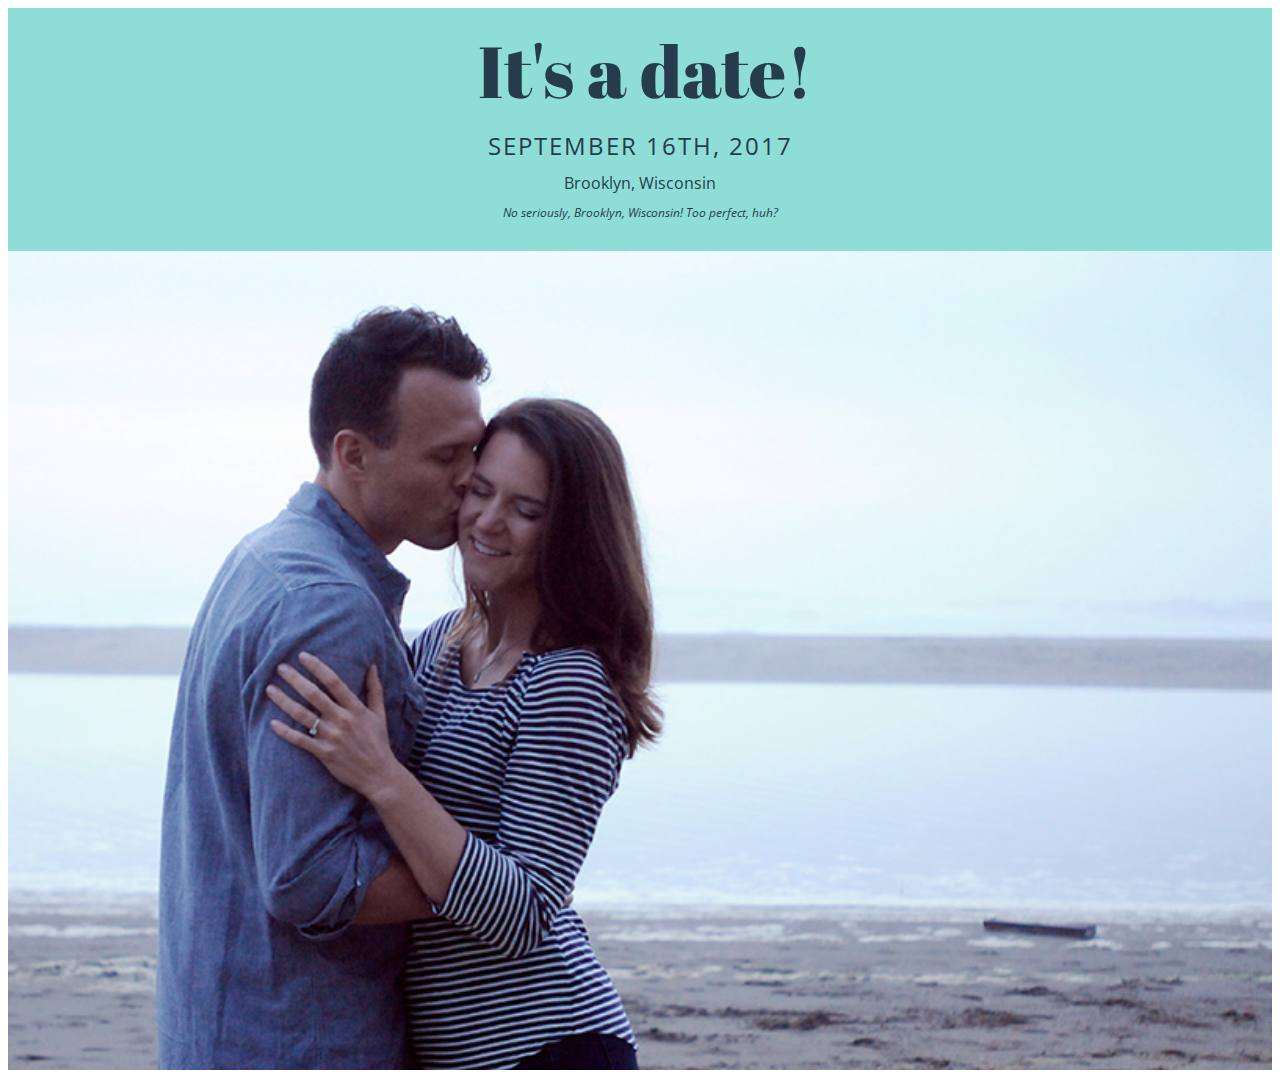
==== new.html @ 6d4b81ff "Lots here: updated the index styles a bunch. Also created /new as a place to start from scratch and " ====
<!DOCTYPE html>
<html>
<head>
    <link href="https://fonts.googleapis.com/css?family=Open+Sans" rel="stylesheet" type="text/css">
    <link href="https://fonts.googleapis.com/css?family=Abril+Fatface" rel="stylesheet" type="text/css">
    <title>Jen and Sam's NEW WED</title>
	<meta name="viewport" content="width=device-width, initial-scale=1">    
	<link href="NEWwedding.css" rel="stylesheet" type="text/css">
    <meta charset="utf-8">
</head>
<body>
	<header>
		<div class="title">It's a date!</div>
		<div class="header-date">September 16th, 2017</div>
		<div class="header-location">Brooklyn, Wisconsin</div>
		<div class="header-smirk">No seriously, Brooklyn, Wisconsin! Too perfect, huh?</div>
	</header>
	<img src="/img/V1_STD_web.png">

</body>
---- NEWwedding.css ----
body {
  font-family: 'Open Sans', Arial;
  font-size: 16px;
  color: #263C4C;
}

header {
    background: #8EDED7;
    background-size: cover;
    text-align: center;
}

.title {
	font-size: 68px;
	font-family: 'Abril Fatface', serif;
	color: #263C4C;
    display: block;
    font-size: 72px;
    padding: 14px 12px 10px 12px;
    margin: 2px 0px 0px 10px;
  }

.header-date {
	font-family: 'Open Sans', Arial;
	text-transform: uppercase;
	font-size: 24px;
	letter-spacing: 2px;
}

.header-location{
	font-family: 'Open Sans', Arial;
	padding-top: 10px;
	padding-bottom: 10px;
}

.header-smirk{
	font-family: 'Open Sans', Arial;
	font-style: italic;
	font-size: 12px;
	padding-bottom: 30px;
}

@media (max-width: 767px) {
    header {
        background: #4842C5;
    }
    header body {
    	color: #fff;
    }
    .title {
        font-size: 32px;
        color: #fff;
        padding: 30px 16px 10px 16px;
    }

    .header-date {
        font-size: 16px;
        color: #fff;
    }

    .header-location {
    	color: #fff;
        font-size: 12px;
        padding-top: 6px;
        padding-bottom: 6px;
    }

    .header-smirk {
    	color: #fff;
        font-size: 10px;
        padding-bottom: 20px;
    }
}

img {
    width: 100%;
    height: auto;
}
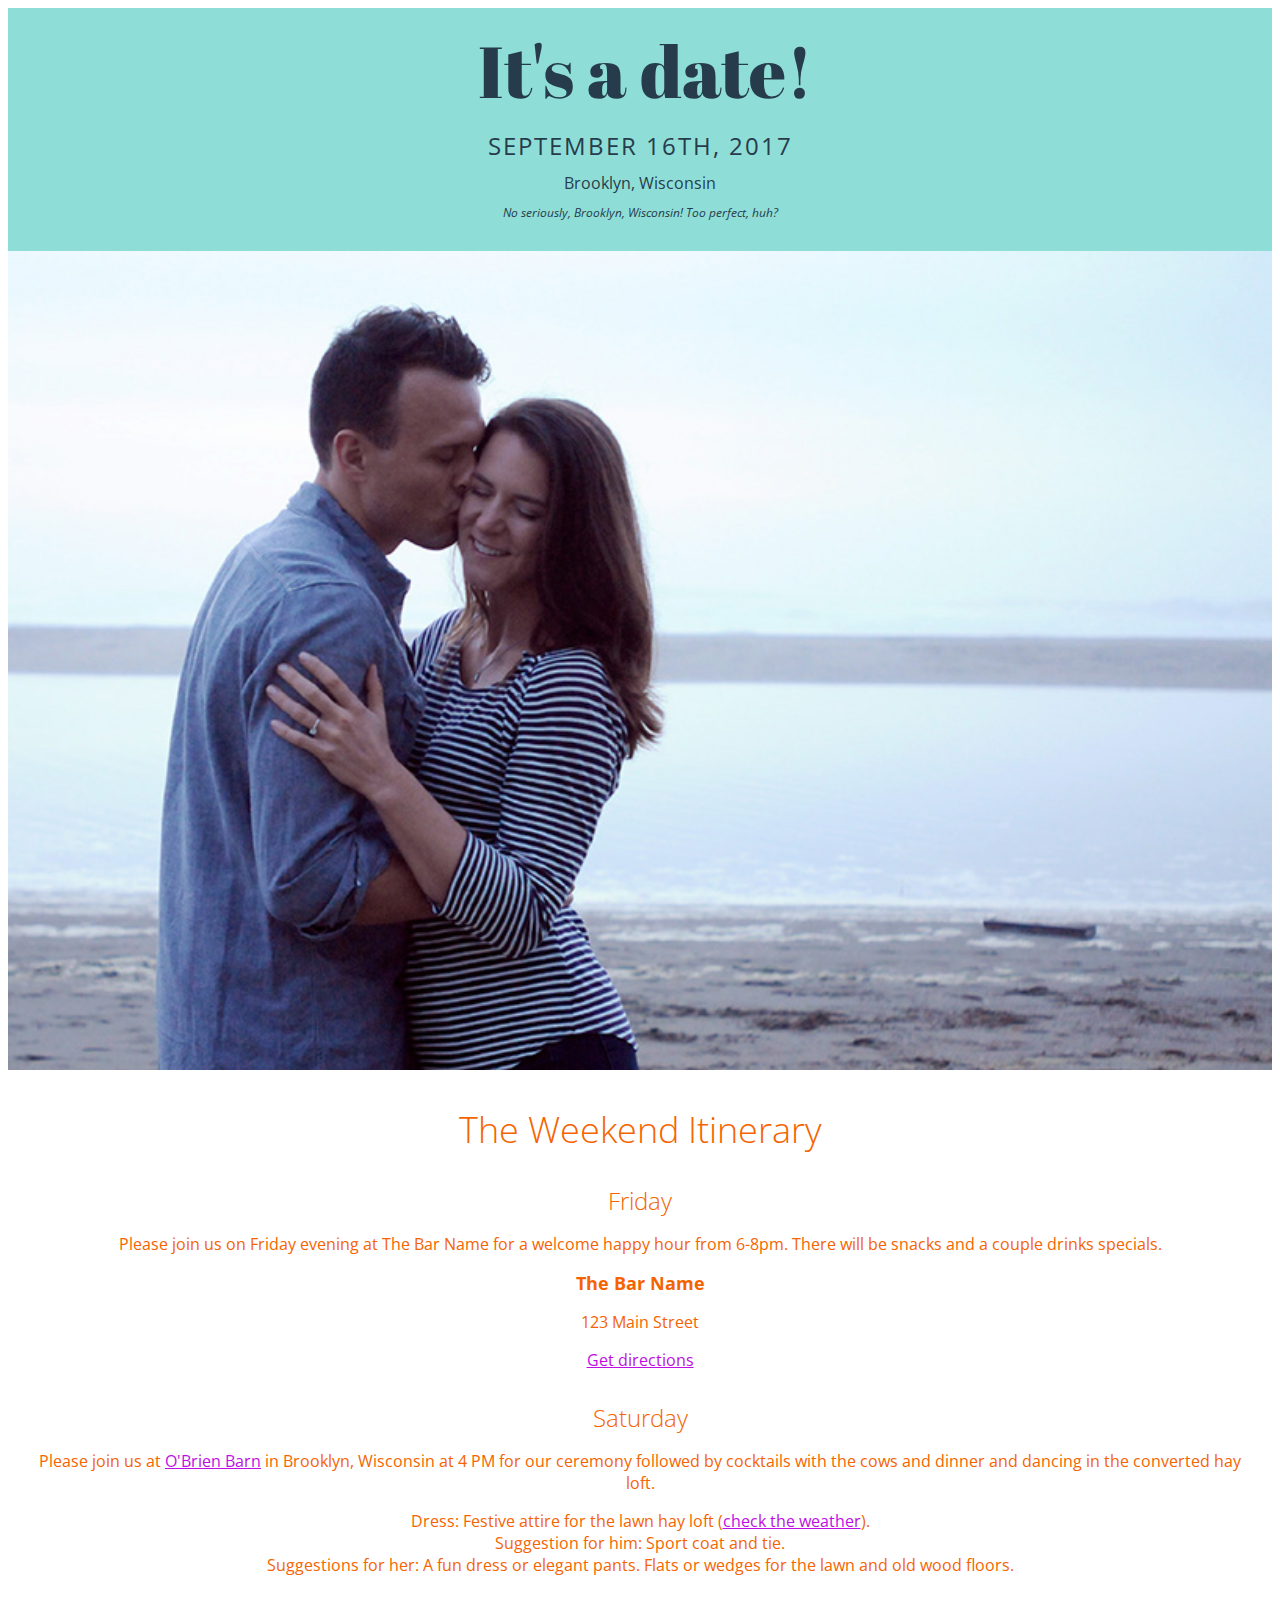
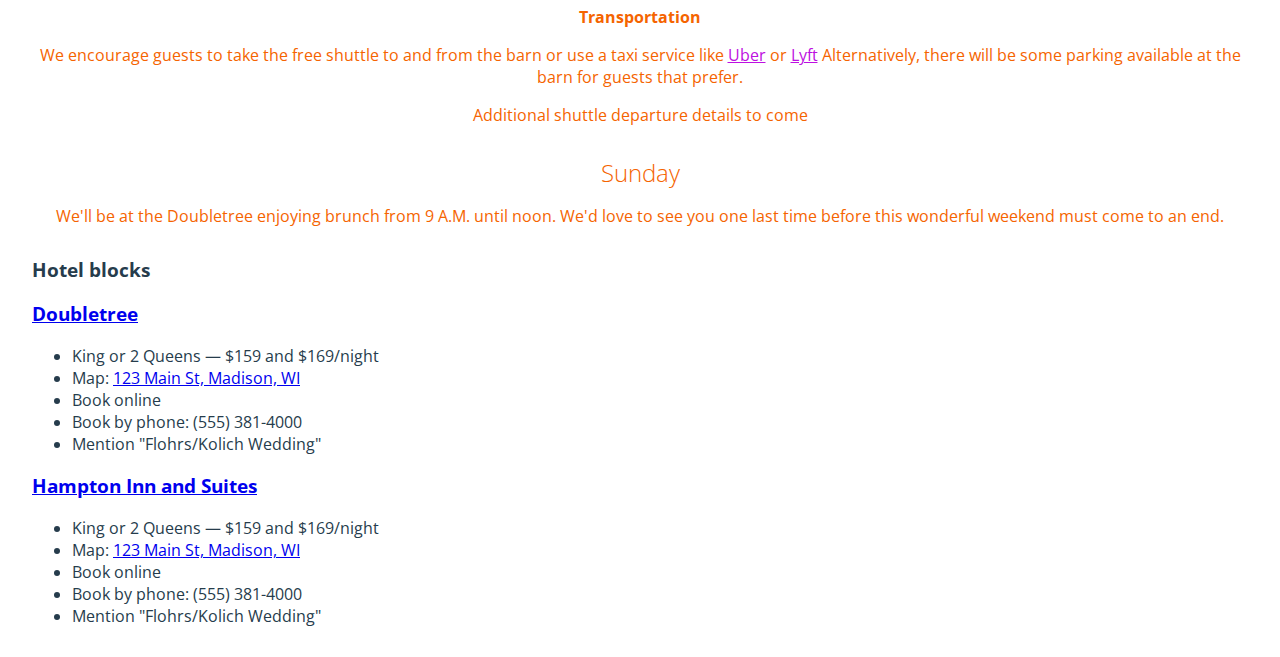
==== commit 1c8e1c79: "working on new version. wireframing in Details and Lodging" ====
--- a/new.html
+++ b/new.html
@@ -16,5 +16,64 @@
 		<div class="header-smirk">No seriously, Brooklyn, Wisconsin! Too perfect, huh?</div>
 	</header>
 	<img src="/img/V1_STD_web.png">
+	<section id="details">
+		<div class="row">
+			<h2>The Weekend Itinerary</h2>
+		</div>
+		<div class="row">
+			<h3>Friday</h3>
+			<p>Please join us on Friday evening at The Bar Name for a welcome happy hour from 6-8pm. There will be snacks and a couple drinks specials.</p>
+			<div class="bar-name">The Bar Name</div>
+			<p>123 Main Street</p>
+			<p><a href="#" target="new">Get directions</a></p>
+		</div>
+		<div class="row">
+			<h3>Saturday</h3>
+			<p>Please join us at <a html="www.google.com">O'Brien Barn</a> in Brooklyn, Wisconsin at 4 PM for our ceremony followed by cocktails with the cows and dinner and dancing in the converted hay loft.</p>
+			<ul>
+                <li><span class="details-bold">Dress:</span> Festive attire for the lawn hay loft (<a href="http://www.wunderground.com/cgi-bin/findweather/hdfForecast?query=14467">check the weather</a>).</li>
+                <li><span class="details-bold">Suggestion for him:</span> Sport coat and tie.</li>
+                <li><span class="details-bold">Suggestions for her:</span> A fun dress or elegant pants. Flats or wedges for the lawn and old wood floors.</li>
+             </ul>
+        </div>
+        <div class="row">
+        	<h4>Transportation</h4>
+			<p>We encourage guests to take the free shuttle to and from the barn or use a taxi service like <a html="www.google.com">Uber</a> or <a html="www.google.com">Lyft</a> Alternatively, there will be some parking available at the barn for guests that prefer.</p>
+			<p>Additional shuttle departure details to come</p>
+		</div>
+		<div class="row">
+			<h3>Sunday</h3>
+			<p>We'll be at the Doubletree enjoying brunch from 9 A.M. until noon. We'd love to see you one last time before this wonderful weekend must come to an end.</p>
+		</div>
+	</section>
+	<section id="hotel">
+		<div class="row">
+			<h3>Hotel blocks</h3>
+			<h3><a href="http://www.doubletree.com/">Doubletree</a></h3>
+                <ul>
+                    <li>King or 2 Queens — $159 and $169/night</li>
+                    <li>Map: <a href="www.google.com">123 Main St, Madison, WI</a></li>
+                    <li><a html="www.google.com">Book online</a></li>
+                    <li>Book by phone: (555) 381-4000</li>
+                    <li>Mention "Flohrs/Kolich Wedding"</li>
+                </ul>
+            <h3><a href="http://www.doubletree.com/">Hampton Inn and Suites</a></h3>
+                <ul>
+                    <li>King or 2 Queens — $159 and $169/night</li>
+                    <li>Map: <a href="www.google.com">123 Main St, Madison, WI</a></li>
+                    <li><a html="www.google.com">Book online</a></li>
+                    <li>Book by phone: (555) 381-4000</li>
+                    <li>Mention "Flohrs/Kolich Wedding"</li>
+                </ul>   
+			
+
+
+
+
+
+
+
+
+
 
 </body>--- a/NEWwedding.css
+++ b/NEWwedding.css
@@ -43,31 +43,31 @@
 
 @media (max-width: 767px) {
     header {
-        background: #4842C5;
+        background: #8EDED7;
     }
     header body {
-    	color: #fff;
+    	color: #263C4C;
     }
     .title {
         font-size: 32px;
-        color: #fff;
+        color: #263C4C;
         padding: 30px 16px 10px 16px;
     }
 
     .header-date {
         font-size: 16px;
-        color: #fff;
+        color: #263C4C;
     }
 
     .header-location {
-    	color: #fff;
+    	color: #263C4C;
         font-size: 12px;
         padding-top: 6px;
         padding-bottom: 6px;
     }
 
     .header-smirk {
-    	color: #fff;
+    	color: #263C4C;
         font-size: 10px;
         padding-bottom: 20px;
     }
@@ -78,3 +78,58 @@
     height: auto;
 }
 
+.row {
+    margin: 30px 24px;
+}
+
+/*Details Section */
+
+#details {
+    color: #F56400;
+    text-align: center;
+    margin-bottom: 18px;
+}
+
+#details h2 {
+    font-weight: 300;
+    font-size: 36px;
+    margin: 4px 0 8px 0;
+}
+
+#details h3 {
+    font-weight: 300;
+    font-size: 24px;
+    margin: 4px 0 8px 0;
+}
+
+#details h4 {
+    font-weight: bold;
+    font-size: 16px;
+    margin: 4px 0 8px 0;
+}
+
+#details a {
+    color: #BD0FE1;
+    text-decoration: underline;
+}
+
+.bar-name {
+    font-weight: bold;
+    font-size: 18px; 
+}
+
+.details-bold {
+    font-weight: 400;
+}
+
+#details ul {
+    list-style-type: none;
+    margin: 0 0 24px 0;
+    padding: 0;
+}
+
+/*Hotel Section*/
+#hotel 
+
+
+
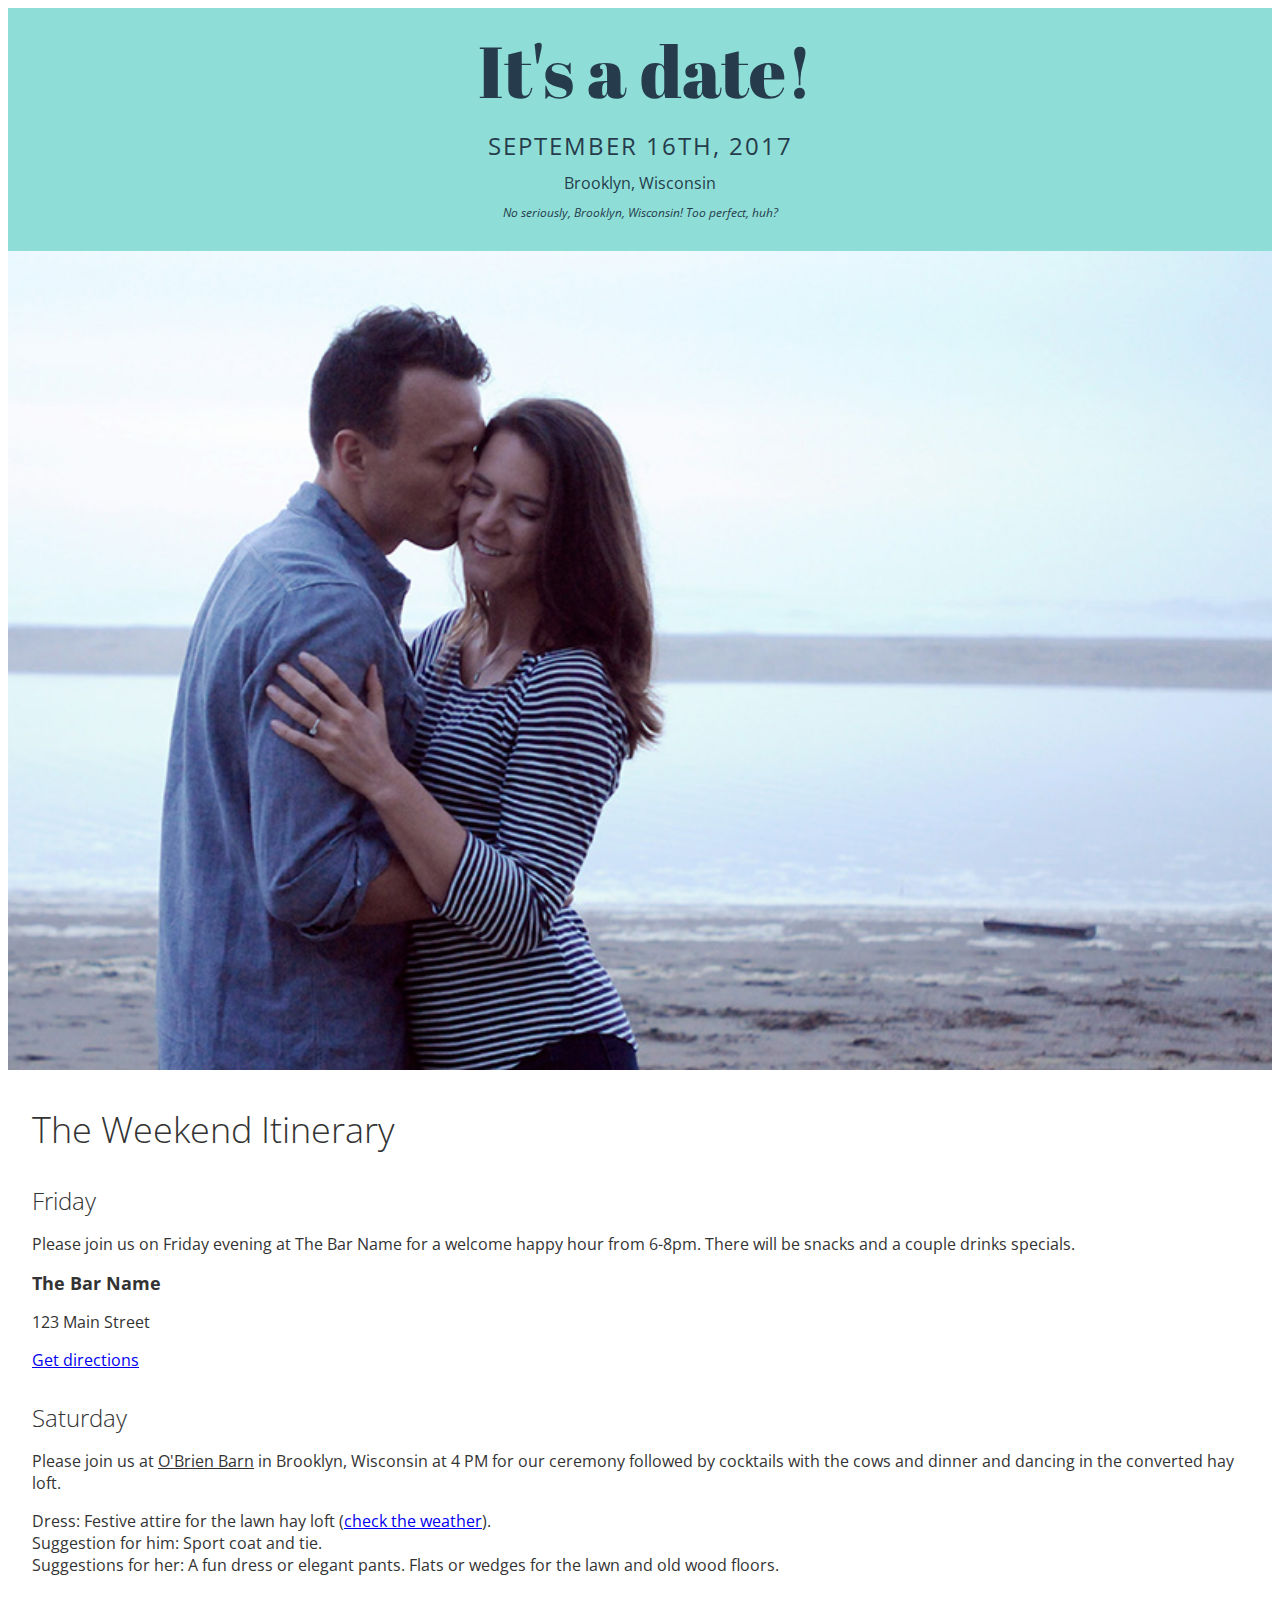
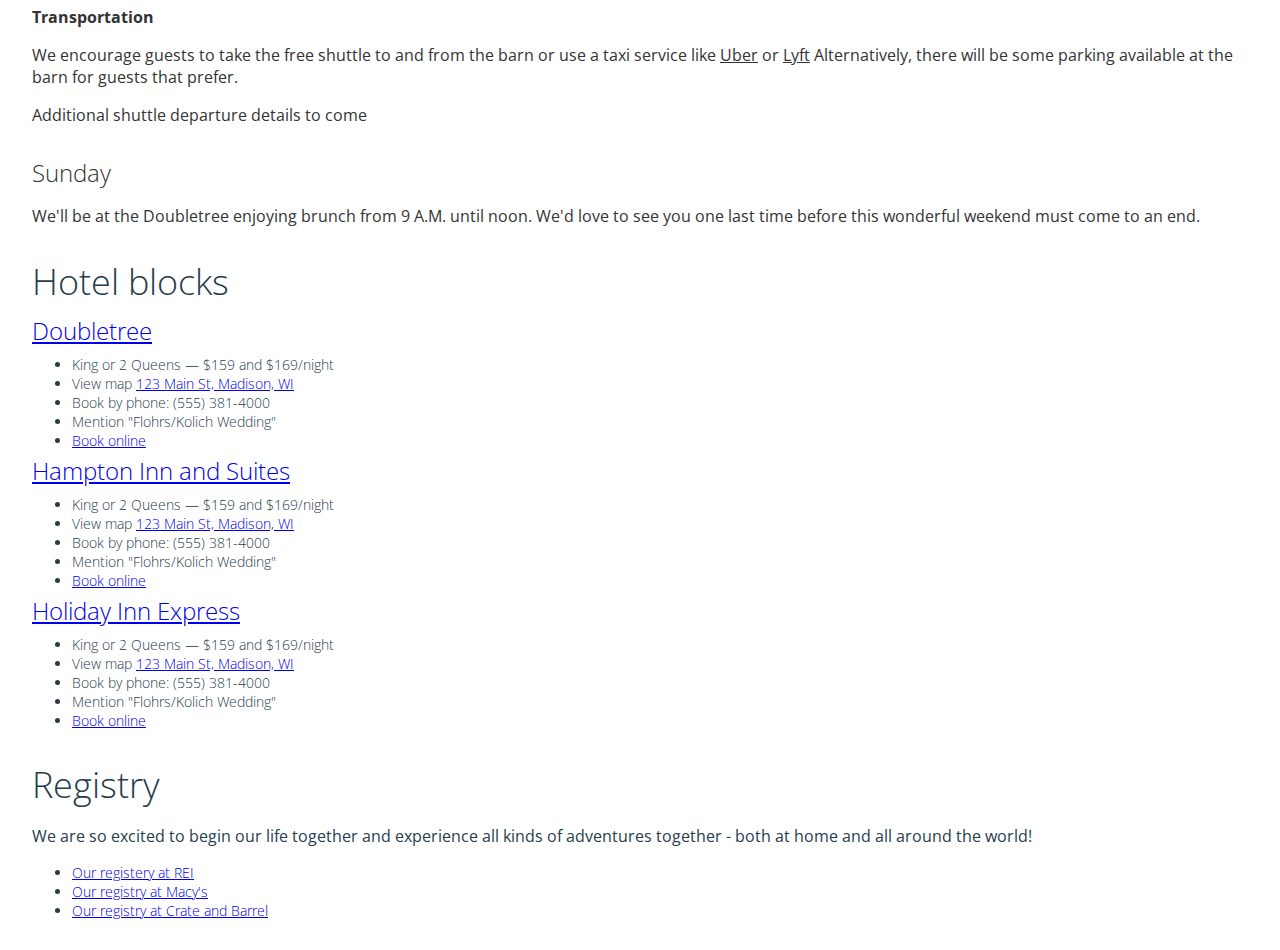
==== commit 765dc3b2: "Adding hotels and registry info" ====
--- a/new.html
+++ b/new.html
@@ -48,24 +48,42 @@
 	</section>
 	<section id="hotel">
 		<div class="row">
-			<h3>Hotel blocks</h3>
+			<h2>Hotel blocks</h2>
 			<h3><a href="http://www.doubletree.com/">Doubletree</a></h3>
                 <ul>
                     <li>King or 2 Queens — $159 and $169/night</li>
-                    <li>Map: <a href="www.google.com">123 Main St, Madison, WI</a></li>
-                    <li><a html="www.google.com">Book online</a></li>
+                    <li>View map <a href="www.google.com">123 Main St, Madison, WI</a></li>
                     <li>Book by phone: (555) 381-4000</li>
                     <li>Mention "Flohrs/Kolich Wedding"</li>
+                    <li><a href="www.google.com">Book online</a></li>
                 </ul>
             <h3><a href="http://www.doubletree.com/">Hampton Inn and Suites</a></h3>
                 <ul>
                     <li>King or 2 Queens — $159 and $169/night</li>
-                    <li>Map: <a href="www.google.com">123 Main St, Madison, WI</a></li>
-                    <li><a html="www.google.com">Book online</a></li>
+                    <li>View map <a href="www.google.com">123 Main St, Madison, WI</a></li>
                     <li>Book by phone: (555) 381-4000</li>
                     <li>Mention "Flohrs/Kolich Wedding"</li>
-                </ul>   
-			
+                    <li><a href="www.google.com">Book online</a></li>
+                </ul>
+            <h3><a href="http://www.doubletree.com/">Holiday Inn Express</a></h3>
+                <ul>
+                    <li>King or 2 Queens — $159 and $169/night</li>
+                    <li>View map <a href="www.google.com">123 Main St, Madison, WI</a></li>
+                    <li>Book by phone: (555) 381-4000</li>
+                    <li>Mention "Flohrs/Kolich Wedding"</li>
+                    <li><a href="www.google.com">Book online</a></li>
+                </ul>      
+		</div>
+		<div id="registry">
+			<div class="row">
+				<h2>Registry</h2>
+				<p>We are so excited to begin our life together and experience all kinds of adventures together - both at home and all around the world!</p>
+				<ul>
+					<li><a href="www.rei.com">Our registery at REI</a></li>
+					<li><a href="www.macys.com">Our registry at Macy's</a></li>
+					<li><a href="www.crateandbarrel.com">Our registry at Crate and Barrel</a></li>
+			</div>
+		</div>
 
 
 
--- a/NEWwedding.css
+++ b/NEWwedding.css
@@ -85,8 +85,8 @@
 /*Details Section */
 
 #details {
-    color: #F56400;
-    text-align: center;
+    color: #333;
+    text-align: left;
     margin-bottom: 18px;
 }
 
@@ -109,7 +109,6 @@
 }
 
 #details a {
-    color: #BD0FE1;
     text-decoration: underline;
 }
 
@@ -129,7 +128,35 @@
 }
 
 /*Hotel Section*/
-#hotel 
+#hotel {
+}
+
+#hotel h2{
+    font-weight: 300;
+    font-size: 36px;
+    margin: 4px 0 8px 0;
+}
+
+#hotel h3 {
+    font-weight: 300;
+    font-size: 24px;
+    margin: 4px 0 8px 0;
+}
+
+#hotel  h4 {
+    font-weight: bold;
+    font-size: 16px;
+    margin: 4px 0 8px 0;
+}
+
+#hotel ul {
+    font-weight: 300;
+    font-size: 14px;
+    margin: 4px 0 4px 0;
+}
+
+#hotel a {
+    text-decoration: underline;
+}
 
 
-
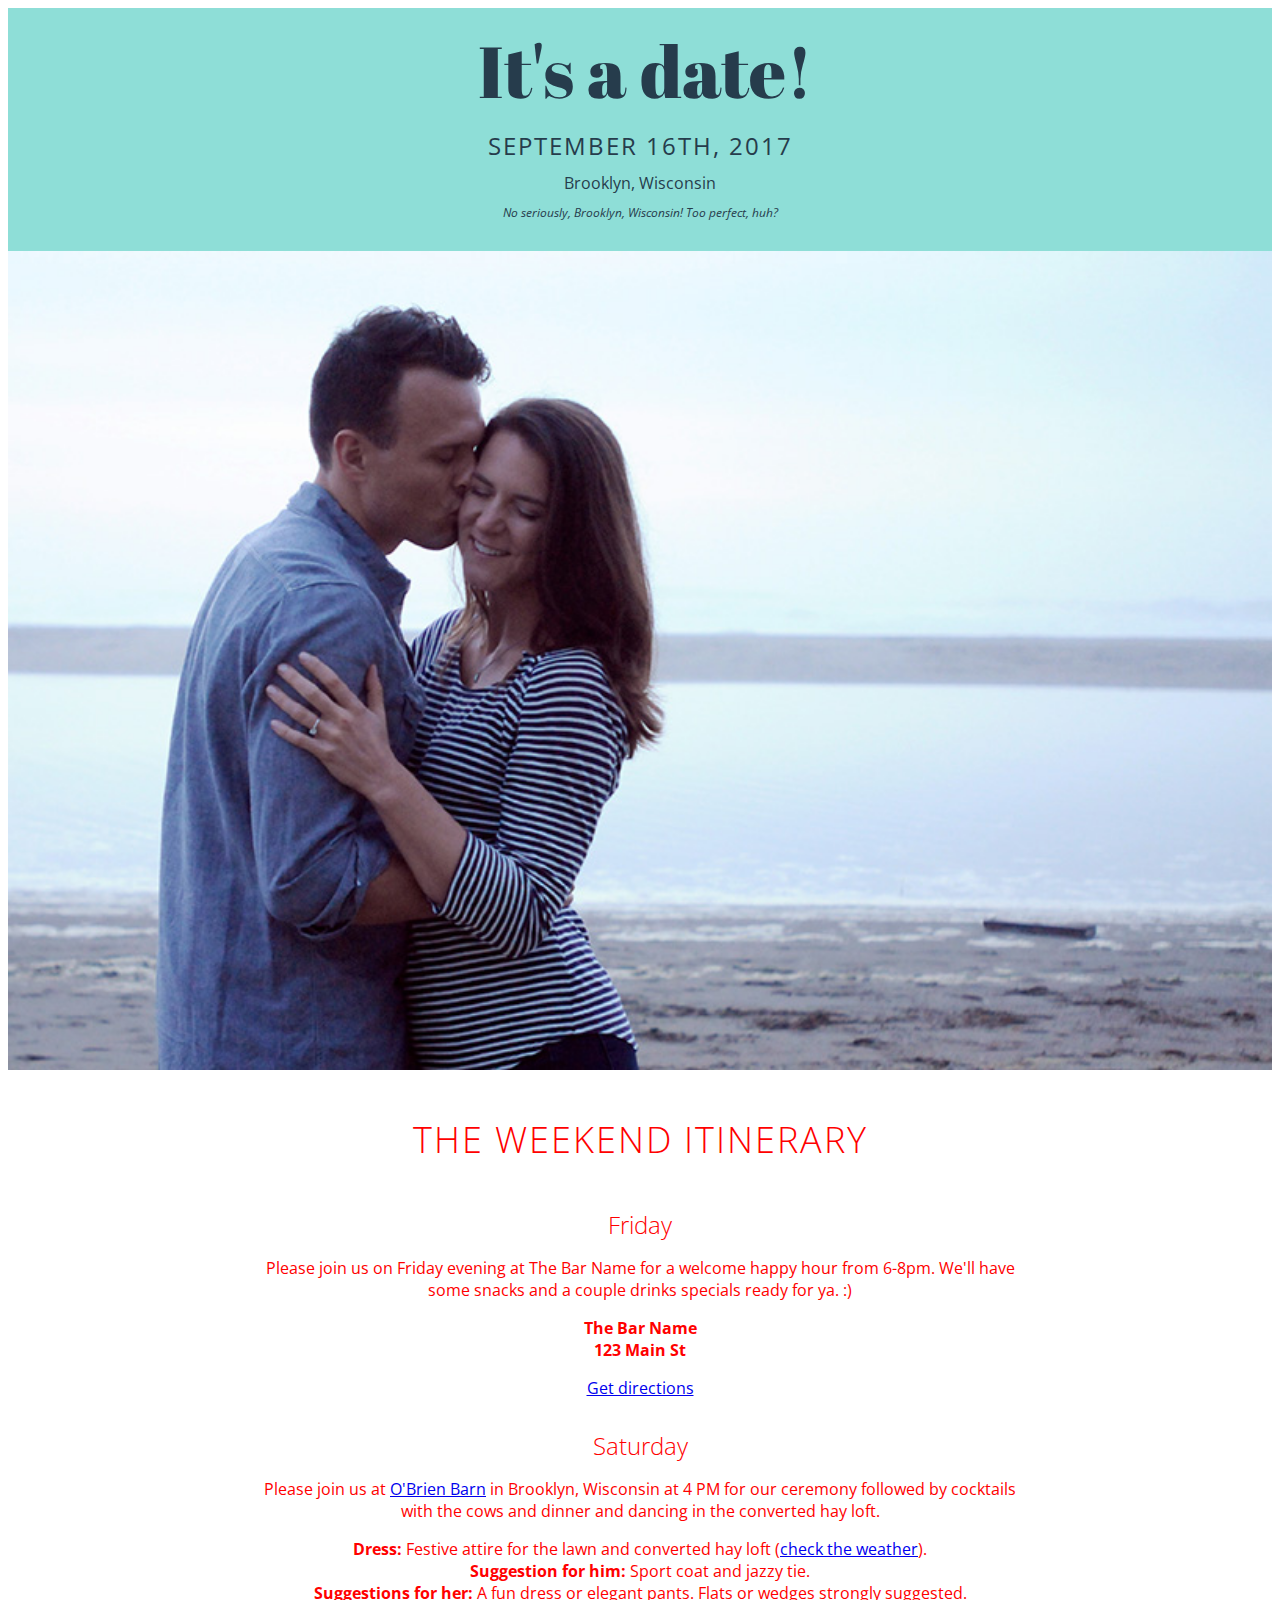
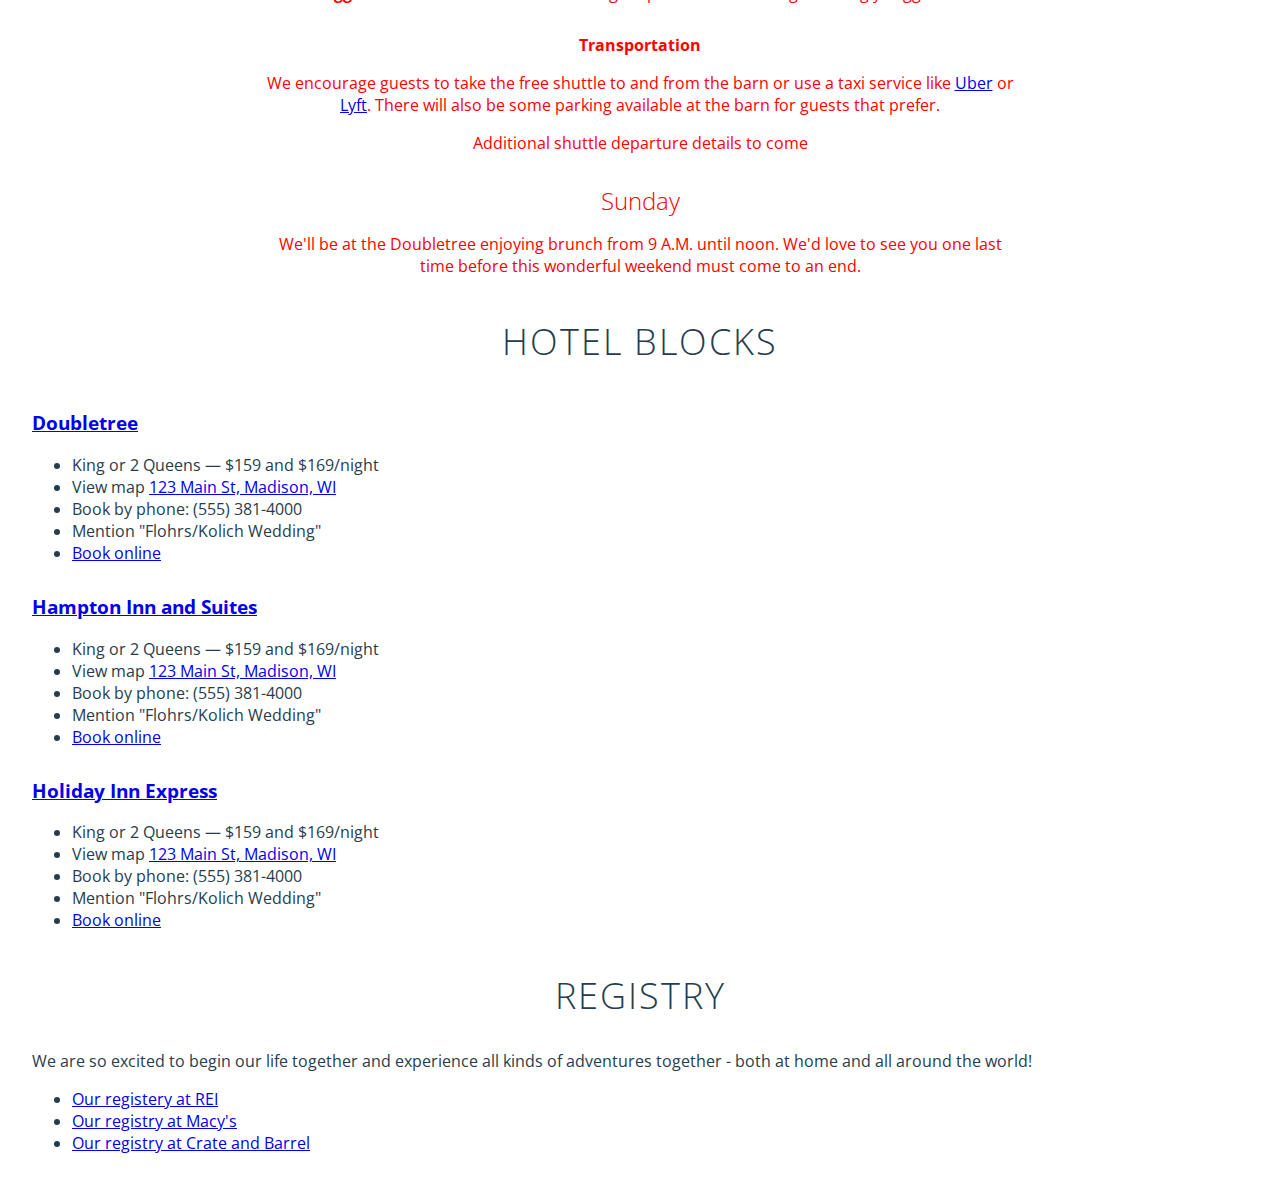
==== commit a8b65f05: "stumbling through some css junk. so lost." ====
--- a/new.html
+++ b/new.html
@@ -16,39 +16,44 @@
 		<div class="header-smirk">No seriously, Brooklyn, Wisconsin! Too perfect, huh?</div>
 	</header>
 	<img src="/img/V1_STD_web.png">
-	<section id="details">
+	<div class="details">
 		<div class="row">
-			<h2>The Weekend Itinerary</h2>
+			<div class="flex">
+				<h2>The Weekend Itinerary</h2>
+			</div>
 		</div>
 		<div class="row">
 			<h3>Friday</h3>
-			<p>Please join us on Friday evening at The Bar Name for a welcome happy hour from 6-8pm. There will be snacks and a couple drinks specials.</p>
-			<div class="bar-name">The Bar Name</div>
-			<p>123 Main Street</p>
+			<p>Please join us on Friday evening at The Bar Name for a welcome happy hour from 6-8pm. We'll have some snacks and a couple drinks specials ready for ya. :)</p>
+			<h4>The Bar Name <br> 123 Main St</h4>
 			<p><a href="#" target="new">Get directions</a></p>
 		</div>
 		<div class="row">
 			<h3>Saturday</h3>
-			<p>Please join us at <a html="www.google.com">O'Brien Barn</a> in Brooklyn, Wisconsin at 4 PM for our ceremony followed by cocktails with the cows and dinner and dancing in the converted hay loft.</p>
+			<p>Please join us at <a href="www.google.com">O'Brien Barn</a> in Brooklyn, Wisconsin at 4 PM for our ceremony followed by cocktails with the cows and dinner and dancing in the converted hay loft.</p>
 			<ul>
-                <li><span class="details-bold">Dress:</span> Festive attire for the lawn hay loft (<a href="http://www.wunderground.com/cgi-bin/findweather/hdfForecast?query=14467">check the weather</a>).</li>
-                <li><span class="details-bold">Suggestion for him:</span> Sport coat and tie.</li>
-                <li><span class="details-bold">Suggestions for her:</span> A fun dress or elegant pants. Flats or wedges for the lawn and old wood floors.</li>
+                <li><span class="details-bold">Dress:</span> Festive attire for the lawn and converted hay loft (<a href="http://www.wunderground.com/cgi-bin/findweather/hdfForecast?query=14467">check the weather</a>).</li>
+                <li><span class="details-bold">Suggestion for him:</span> Sport coat and jazzy tie.</li>
+                <li><span class="details-bold">Suggestions for her:</span> A fun dress or elegant pants. Flats or wedges strongly suggested.</li>
              </ul>
         </div>
         <div class="row">
         	<h4>Transportation</h4>
-			<p>We encourage guests to take the free shuttle to and from the barn or use a taxi service like <a html="www.google.com">Uber</a> or <a html="www.google.com">Lyft</a> Alternatively, there will be some parking available at the barn for guests that prefer.</p>
+			<p>We encourage guests to take the free shuttle to and from the barn or use a taxi service like <a href="www.google.com">Uber</a> or <a href="www.google.com">Lyft</a>. There will also be some parking available at the barn for guests that prefer.</p>
 			<p>Additional shuttle departure details to come</p>
 		</div>
 		<div class="row">
 			<h3>Sunday</h3>
 			<p>We'll be at the Doubletree enjoying brunch from 9 A.M. until noon. We'd love to see you one last time before this wonderful weekend must come to an end.</p>
 		</div>
-	</section>
-	<section id="hotel">
+	</div>
+	<div class="hotel">
 		<div class="row">
-			<h2>Hotel blocks</h2>
+			<div class="flex">
+				<h2>Hotel Blocks</h2>
+			</div>
+		</div>
+		<div class="row">
 			<h3><a href="http://www.doubletree.com/">Doubletree</a></h3>
                 <ul>
                     <li>King or 2 Queens — $159 and $169/night</li>
@@ -57,6 +62,8 @@
                     <li>Mention "Flohrs/Kolich Wedding"</li>
                     <li><a href="www.google.com">Book online</a></li>
                 </ul>
+        </div>
+        <div class="row">
             <h3><a href="http://www.doubletree.com/">Hampton Inn and Suites</a></h3>
                 <ul>
                     <li>King or 2 Queens — $159 and $169/night</li>
@@ -65,6 +72,8 @@
                     <li>Mention "Flohrs/Kolich Wedding"</li>
                     <li><a href="www.google.com">Book online</a></li>
                 </ul>
+        </div>
+        <div class="row">
             <h3><a href="http://www.doubletree.com/">Holiday Inn Express</a></h3>
                 <ul>
                     <li>King or 2 Queens — $159 and $169/night</li>
@@ -72,18 +81,22 @@
                     <li>Book by phone: (555) 381-4000</li>
                     <li>Mention "Flohrs/Kolich Wedding"</li>
                     <li><a href="www.google.com">Book online</a></li>
-                </ul>      
+                </ul>     
+        </div> 
+	</div>
+	<div class="registry">
+		<div class="row">
+			<div class="flex">
+				<h2>Registry</h2>
+			</div>
+			<p>We are so excited to begin our life together and experience all kinds of adventures together - both at home and all around the world!</p>
+			<ul>
+				<li><a href="www.rei.com">Our registery at REI</a></li>
+				<li><a href="www.macys.com">Our registry at Macy's</a></li>
+				<li><a href="www.crateandbarrel.com">Our registry at Crate and Barrel</a></li>
+			</ul>
 		</div>
-		<div id="registry">
-			<div class="row">
-				<h2>Registry</h2>
-				<p>We are so excited to begin our life together and experience all kinds of adventures together - both at home and all around the world!</p>
-				<ul>
-					<li><a href="www.rei.com">Our registery at REI</a></li>
-					<li><a href="www.macys.com">Our registry at Macy's</a></li>
-					<li><a href="www.crateandbarrel.com">Our registry at Crate and Barrel</a></li>
-			</div>
-		</div>
+	</div>
 
 
 
--- a/NEWwedding.css
+++ b/NEWwedding.css
@@ -4,6 +4,52 @@
   font-size: 16px;
   color: #263C4C;
 }
+
+.flex {
+    margin: 0 auto;
+    display: -webkit-box;
+    display: -moz-box;
+    display: -ms-flexbox;
+    display: -webkit-flex;
+    display: flex;
+    -webkit-flex-flow: row wrap;
+    flex-flow: row wrap;
+    justify-content: center;
+}
+
+.flex h2 {
+    font-size: 36px;
+    font-weight: 300;
+    text-transform: uppercase;
+    letter-spacing: 2px;
+    padding: 6px 0;
+    margin: 4px auto 8px auto;
+}
+
+@media (max-width: 480px) {
+    .flex h2 {
+        font-size: 28px;
+    }
+}
+
+
+.row {
+    margin: 30px 24px;
+}
+
+@media (max-width: 480px) { 
+    .row {
+        margin: 10px 20px;
+    }
+}
+
+
+img {
+    width: 100%;
+    height: auto;
+}
+
+/* HEADER */
 
 header {
     background: #8EDED7;
@@ -73,42 +119,37 @@
     }
 }
 
-img {
-    width: 100%;
-    height: auto;
-}
-
-.row {
-    margin: 30px 24px;
-}
-
-/*Details Section */
-
-#details {
-    color: #333;
-    text-align: left;
+
+/* DETAILS / ITINERARY */
+
+.details {
+    color: red;
+    text-align: center;
     margin-bottom: 18px;
-}
-
+    width: 800px;
+    margin: auto;
+}
+
+/*
 #details h2 {
     font-weight: 300;
     font-size: 36px;
     margin: 4px 0 8px 0;
-}
-
-#details h3 {
+}*/
+
+.details h3 {
     font-weight: 300;
     font-size: 24px;
     margin: 4px 0 8px 0;
 }
 
-#details h4 {
+.details h4 {
     font-weight: bold;
     font-size: 16px;
     margin: 4px 0 8px 0;
 }
 
-#details a {
+.details a {
     text-decoration: underline;
 }
 
@@ -118,45 +159,61 @@
 }
 
 .details-bold {
-    font-weight: 400;
-}
-
-#details ul {
+    font-weight: bold;
+}
+
+.details ul {
     list-style-type: none;
     margin: 0 0 24px 0;
     padding: 0;
 }
 
-/*Hotel Section*/
-#hotel {
-}
-
-#hotel h2{
+@media (max-width: 767px) {
+
+
+/* HOTEL */
+
+.hotel {
+    color: red;
+    text-align: center;
+    margin-bottom: 18px;
+    width: 800px;
+    margin: auto;
+}
+
+.hotel h2 {
     font-weight: 300;
     font-size: 36px;
     margin: 4px 0 8px 0;
-}
-
-#hotel h3 {
+    color: green;
+}
+
+.hotel h3 {
     font-weight: 300;
     font-size: 24px;
     margin: 4px 0 8px 0;
 }
 
-#hotel  h4 {
-    font-weight: bold;
-    font-size: 16px;
-    margin: 4px 0 8px 0;
-}
-
-#hotel ul {
-    font-weight: 300;
-    font-size: 14px;
+.hotel ul {
+    list-style-type: none;
+    padding: 0;
+    font-weight: 300;
+    font-size: 50px;
     margin: 4px 0 4px 0;
-}
-
-#hotel a {
-    text-decoration: underline;
-}
-
-
+    color: red;
+}
+
+.hotel a {
+    text-decoration: none;
+}
+
+/* REGISTRY */
+
+#registry {
+    color: #333;
+    font-size: 40px;
+    text-align: center;
+    margin-bottom: 18px;
+    width: 800px;
+    margin: auto;
+}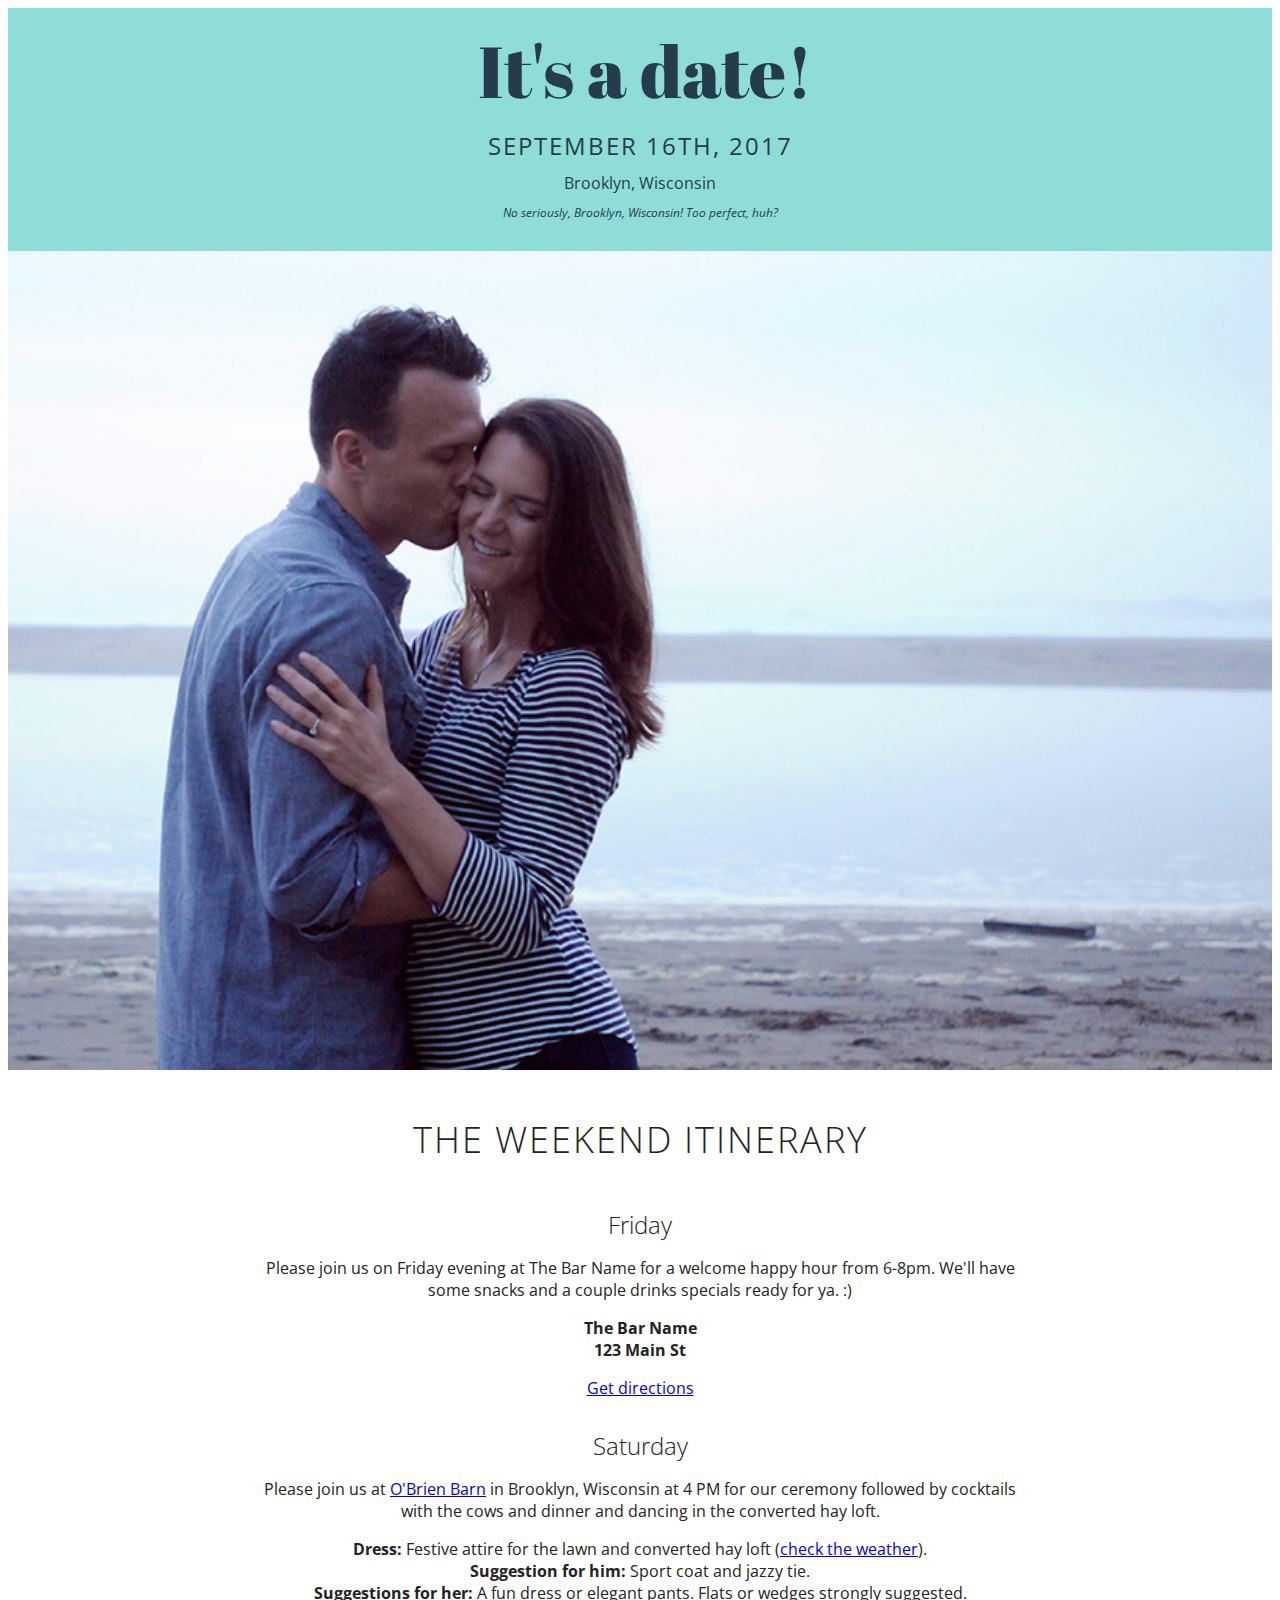
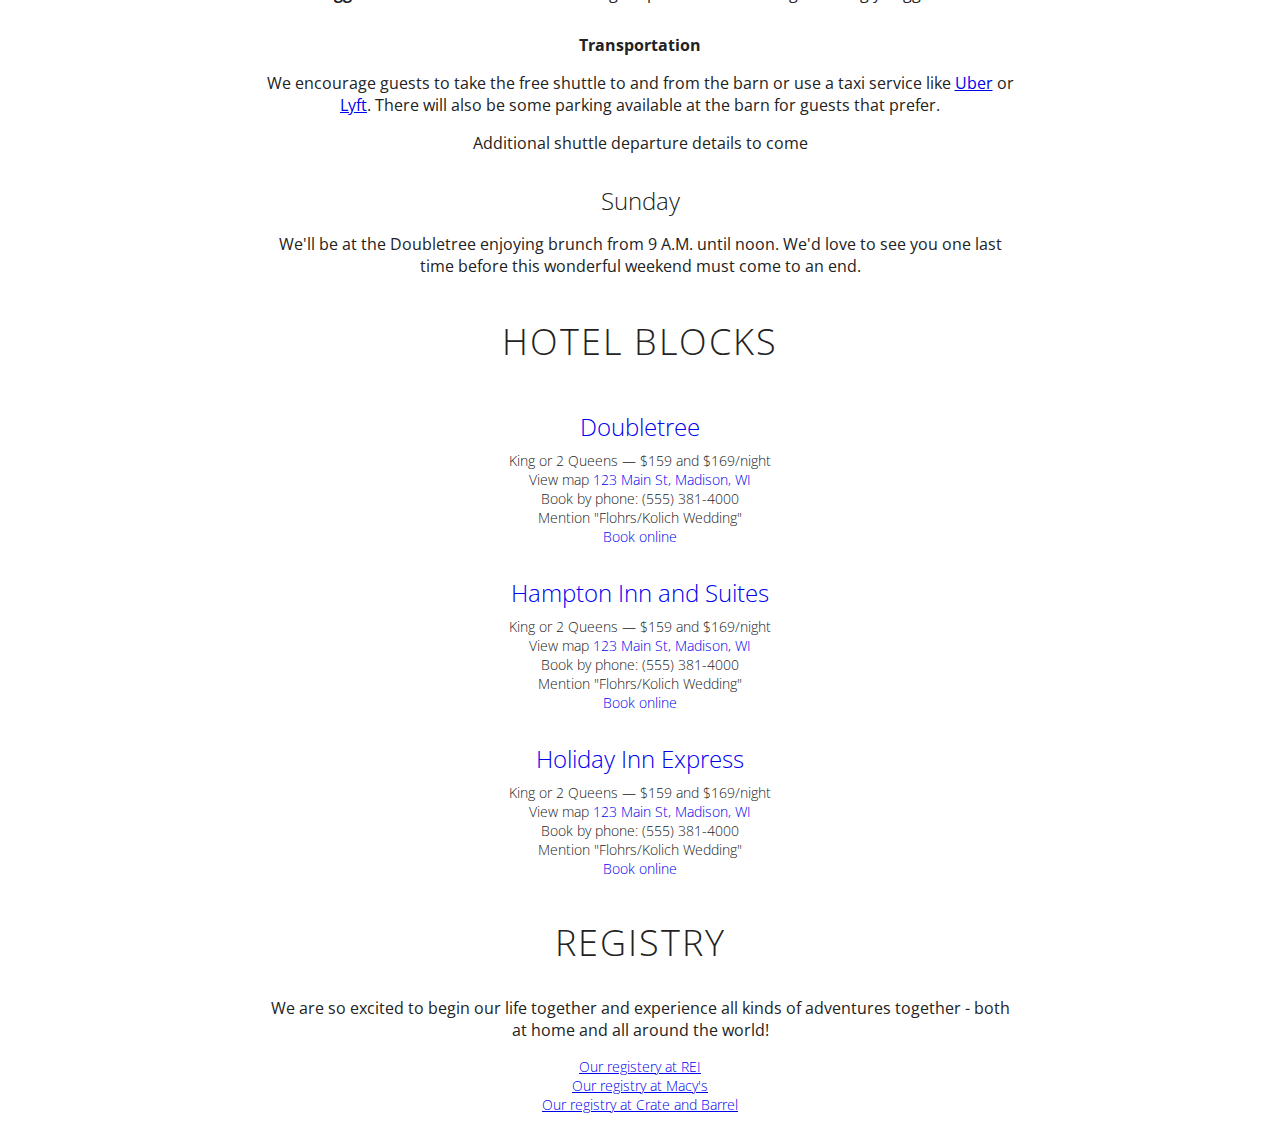
==== commit b71c2bd9: "YAY for Mgit add . Refined media query issues, removed fake styling." ====
--- a/new.html
+++ b/new.html
@@ -16,7 +16,7 @@
 		<div class="header-smirk">No seriously, Brooklyn, Wisconsin! Too perfect, huh?</div>
 	</header>
 	<img src="/img/V1_STD_web.png">
-	<div class="details">
+	<div id="details">
 		<div class="row">
 			<div class="flex">
 				<h2>The Weekend Itinerary</h2>
@@ -47,10 +47,10 @@
 			<p>We'll be at the Doubletree enjoying brunch from 9 A.M. until noon. We'd love to see you one last time before this wonderful weekend must come to an end.</p>
 		</div>
 	</div>
-	<div class="hotel">
+	<div id="hotel">
 		<div class="row">
 			<div class="flex">
-				<h2>Hotel Blocks</h2>
+				<h2 id="hotel">Hotel Blocks</h2>
 			</div>
 		</div>
 		<div class="row">
@@ -84,7 +84,7 @@
                 </ul>     
         </div> 
 	</div>
-	<div class="registry">
+	<div id="registry">
 		<div class="row">
 			<div class="flex">
 				<h2>Registry</h2>
--- a/NEWwedding.css
+++ b/NEWwedding.css
@@ -87,7 +87,7 @@
 	padding-bottom: 30px;
 }
 
-@media (max-width: 767px) {
+@media (max-width: 480px) {
     header {
         background: #8EDED7;
     }
@@ -122,34 +122,34 @@
 
 /* DETAILS / ITINERARY */
 
-.details {
-    color: red;
+#details {
+    color: #222;
     text-align: center;
     margin-bottom: 18px;
     width: 800px;
     margin: auto;
 }
 
-/*
+
 #details h2 {
     font-weight: 300;
     font-size: 36px;
     margin: 4px 0 8px 0;
-}*/
-
-.details h3 {
+}
+
+#details h3 {
     font-weight: 300;
     font-size: 24px;
     margin: 4px 0 8px 0;
 }
 
-.details h4 {
+#details h4 {
     font-weight: bold;
     font-size: 16px;
     margin: 4px 0 8px 0;
 }
 
-.details a {
+#details a {
     text-decoration: underline;
 }
 
@@ -162,58 +162,67 @@
     font-weight: bold;
 }
 
-.details ul {
+#details ul {
     list-style-type: none;
     margin: 0 0 24px 0;
     padding: 0;
 }
 
-@media (max-width: 767px) {
-
+@media (max-width: 480px) {
+}
 
 /* HOTEL */
 
-.hotel {
-    color: red;
+#hotel {
+    color: #222;
+    text-align: center;
+    margin-bottom: 16px;
+    width: 800px;
+    margin: auto;
+}
+
+#hotel h2 {
+    font-weight: 300;
+    font-size: 36px;
+    margin: 4px 0 8px 0;
+}
+
+#hotel h3 {
+    font-weight: 300;
+    font-size: 24px;
+    margin: 4px 0 8px 0;
+}
+
+#hotel ul {
+    list-style-type: none;
+    padding: 0;
+    font-weight: 300;
+    font-size: 14px;
+    margin: 4px 0 4px 0;
+}
+
+#hotel a {
+    text-decoration: none;
+}
+
+/* REGISTRY */
+
+#registry {
+    color: #222;
+    font-size: 16px;
     text-align: center;
     margin-bottom: 18px;
     width: 800px;
     margin: auto;
 }
 
-.hotel h2 {
-    font-weight: 300;
-    font-size: 36px;
-    margin: 4px 0 8px 0;
-    color: green;
-}
-
-.hotel h3 {
-    font-weight: 300;
-    font-size: 24px;
-    margin: 4px 0 8px 0;
-}
-
-.hotel ul {
+#registry ul {
     list-style-type: none;
     padding: 0;
     font-weight: 300;
-    font-size: 50px;
+    font-size: 14px;
     margin: 4px 0 4px 0;
-    color: red;
-}
-
-.hotel a {
-    text-decoration: none;
-}
-
-/* REGISTRY */
-
-#registry {
-    color: #333;
-    font-size: 40px;
-    text-align: center;
-    margin-bottom: 18px;
-    width: 800px;
-    margin: auto;
-}+}
+
+
+
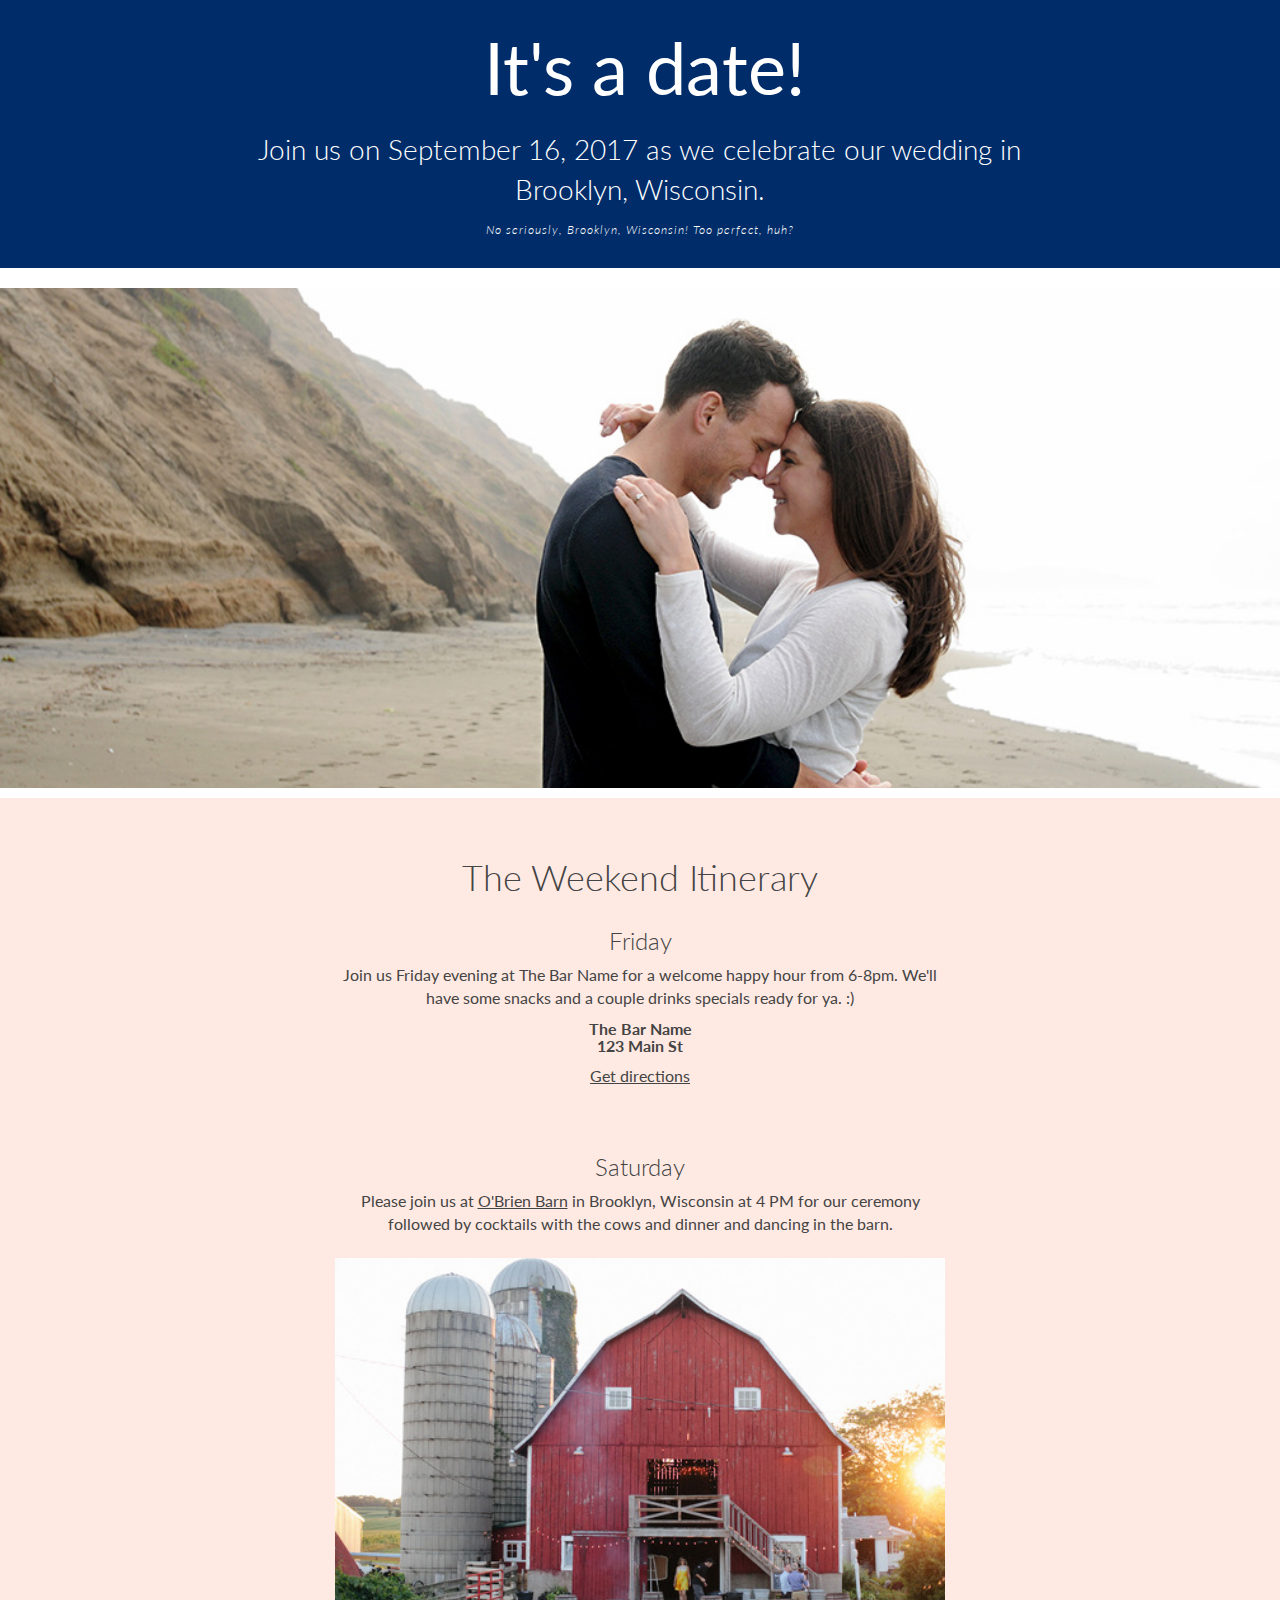
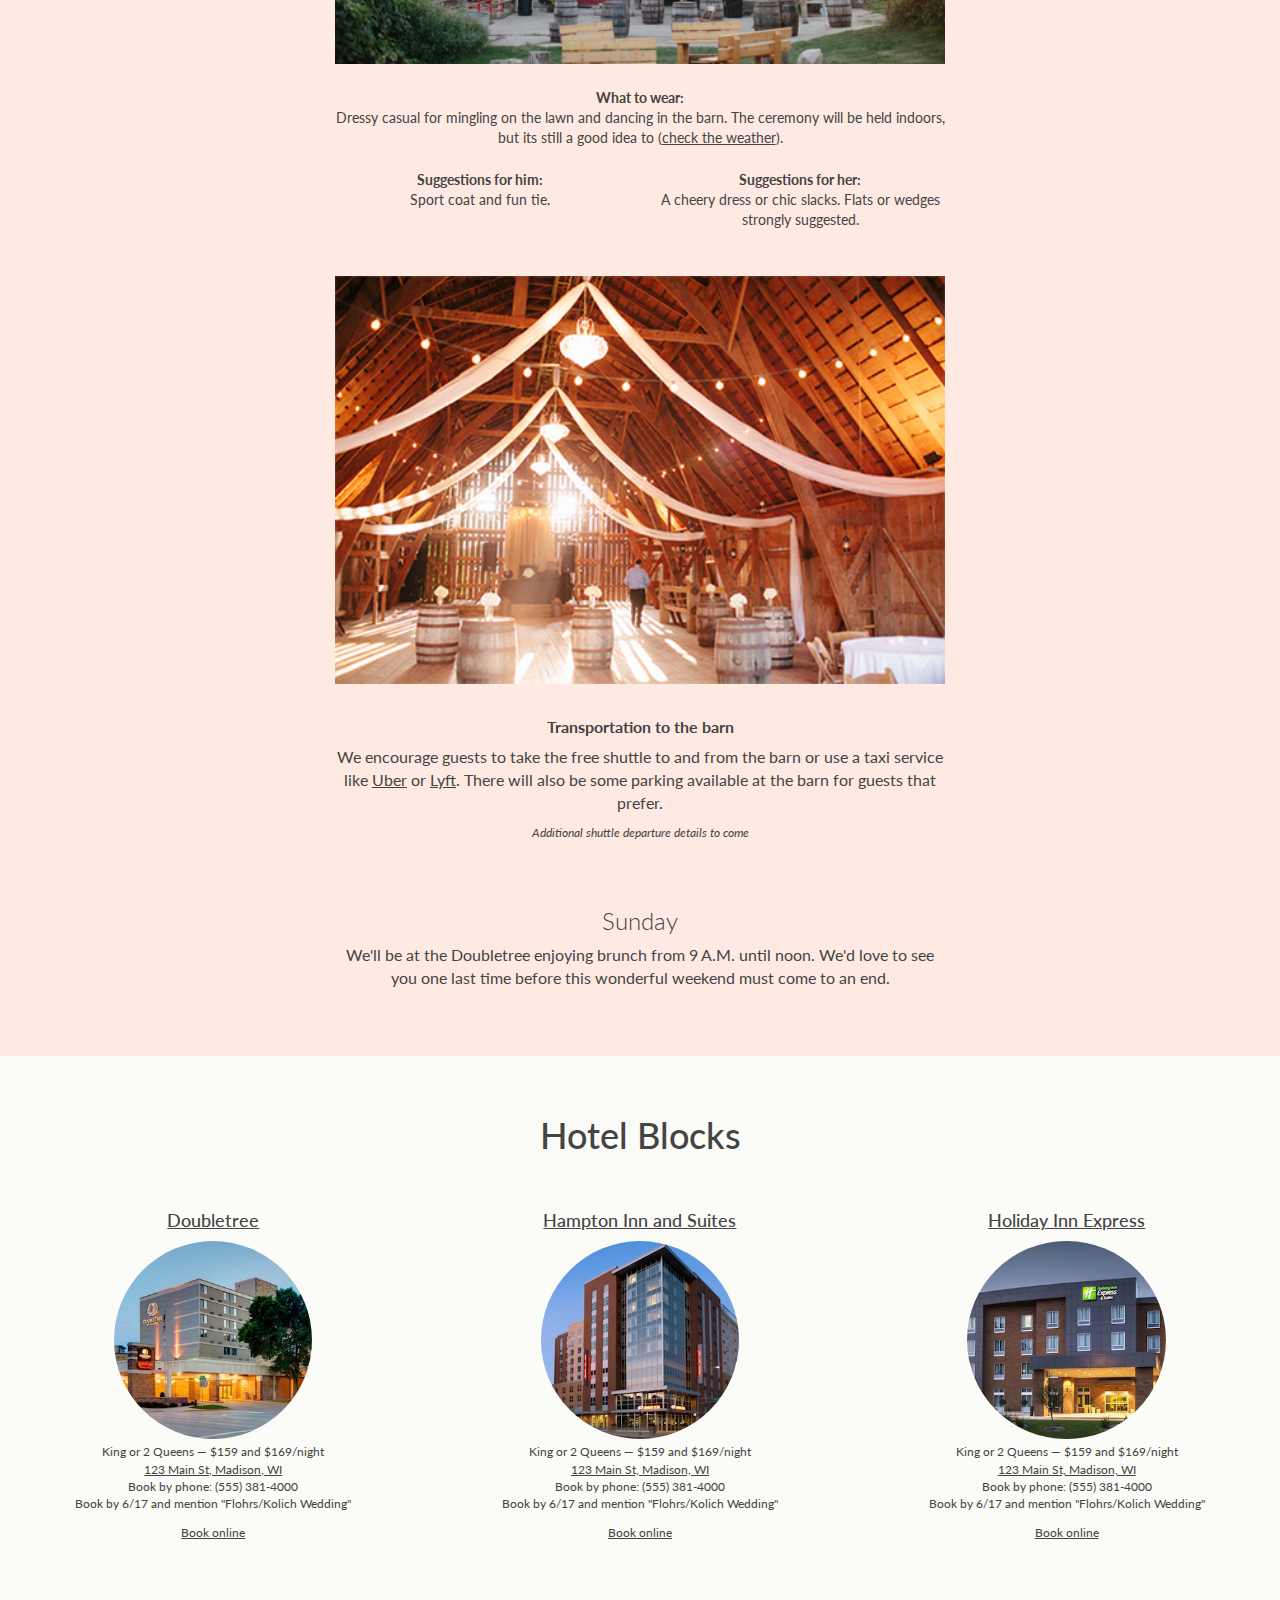
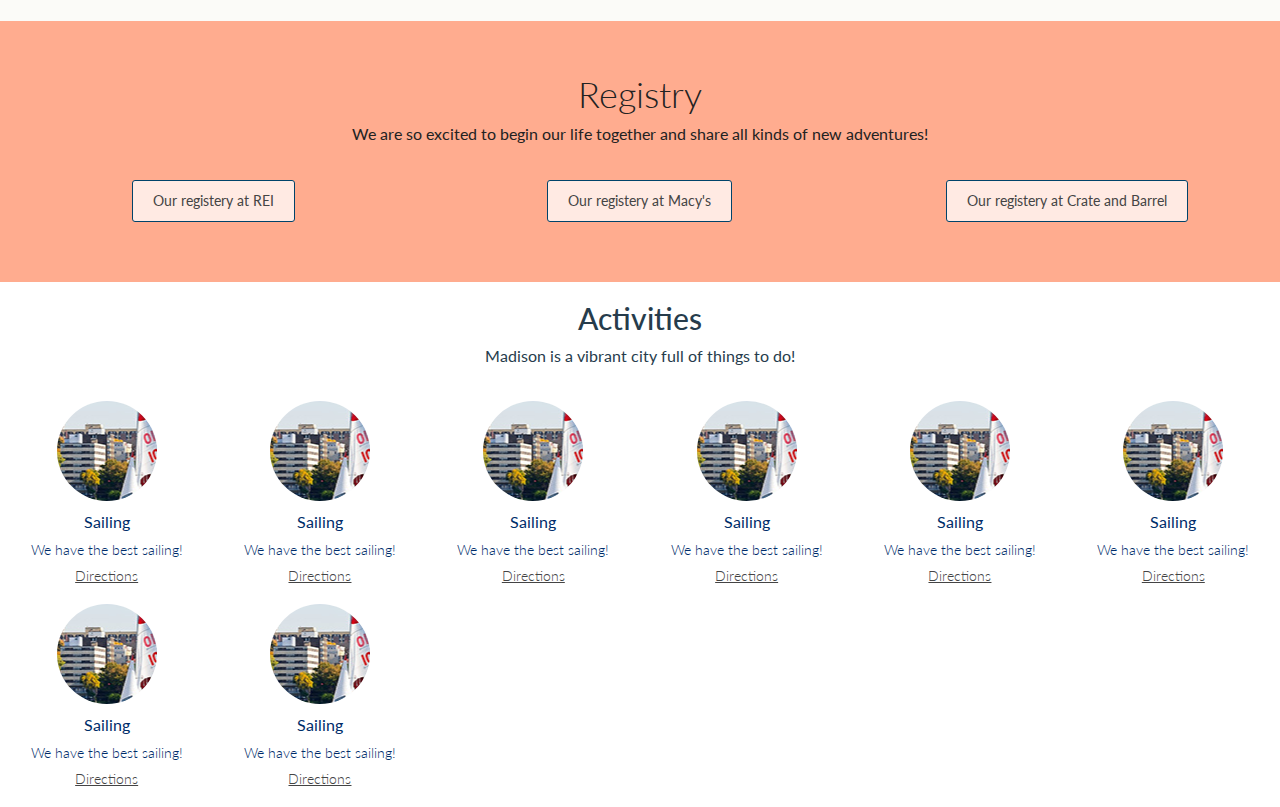
==== commit b1dadce3: "Had no idea i didn't commit in so long. Added bootstrap back in to get responsive styles, added a bu" ====
--- a/new.html
+++ b/new.html
@@ -1,109 +1,212 @@
 <!DOCTYPE html>
-<html>
-<head>
-    <link href="https://fonts.googleapis.com/css?family=Open+Sans" rel="stylesheet" type="text/css">
-    <link href="https://fonts.googleapis.com/css?family=Abril+Fatface" rel="stylesheet" type="text/css">
-    <title>Jen and Sam's NEW WED</title>
-	<meta name="viewport" content="width=device-width, initial-scale=1">    
-	<link href="NEWwedding.css" rel="stylesheet" type="text/css">
-    <meta charset="utf-8">
-</head>
+<html lang="en">
+	<head>
+		<meta charset="utf-8">
+		<meta http-equiv="X-UA-Compatible" content="IE=edge">
+		<meta name="viewport" content="width=device-width, initial-scale=1">
+		<!-- The above 3 meta tags *must* come first in the head; any other head content must come *after* these tags -->
+		<title>NEW WED</title>
+
+		<!-- Bootstrap -->
+		<link href="css/bootstrap.min.css" rel="stylesheet">
+
+		<!-- Latest compiled and minified CSS -->
+		<link rel="stylesheet" href="https://maxcdn.bootstrapcdn.com/bootstrap/3.3.7/css/bootstrap.min.css" integrity="sha384-BVYiiSIFeK1dGmJRAkycuHAHRg32OmUcww7on3RYdg4Va+PmSTsz/K68vbdEjh4u" crossorigin="anonymous">
+		<!--Fonts -->
+		<link href="https://fonts.googleapis.com/css?family=Bitter:400,700|Chivo:300,400,400i,700|Lato:300,400,700,900|Libre+Franklin:300,400,600|Open+Sans:300,400,600" rel="stylesheet">
+
+		<link href="NEWwedding.css" rel="stylesheet" type="text/css">
+	</head>
+
 <body>
-	<header>
-		<div class="title">It's a date!</div>
-		<div class="header-date">September 16th, 2017</div>
-		<div class="header-location">Brooklyn, Wisconsin</div>
-		<div class="header-smirk">No seriously, Brooklyn, Wisconsin! Too perfect, huh?</div>
-	</header>
-	<img src="/img/V1_STD_web.png">
-	<div id="details">
+
+<header>
+	<div class="container-fluid">
 		<div class="row">
-			<div class="flex">
-				<h2>The Weekend Itinerary</h2>
+			<div class="col-md-8 col-md-offset-2">
+				<div class="title">It's a date!</div>
+				<div class="date pb-xs-2">Join us on September 16, 2017 as we celebrate our wedding in Brooklyn, Wisconsin.</div> 
+				<div class="header-smirk">No seriously, Brooklyn, Wisconsin! Too perfect, huh?</div>
 			</div>
 		</div>
-		<div class="row">
+	</div>
+</header>
+
+<div class="welcome">
+	<h2 class="names pb-xs-6"></h2>
+</div>
+
+<div class="details container-fluid">
+	<div class="row">
+    	<div class="col-md-6 col-md-offset-3">
+			<h2>The Weekend Itinerary</h2>
+		</div>
+	</div>
+	<div class="row">
+		<div class="col-md-6 col-md-offset-3 pb-xs-6">
 			<h3>Friday</h3>
-			<p>Please join us on Friday evening at The Bar Name for a welcome happy hour from 6-8pm. We'll have some snacks and a couple drinks specials ready for ya. :)</p>
+			<p>Join us Friday evening at The Bar Name for a welcome happy hour from 6-8pm. We'll have some snacks and a couple drinks specials ready for ya. :)</p>	
 			<h4>The Bar Name <br> 123 Main St</h4>
-			<p><a href="#" target="new">Get directions</a></p>
-		</div>
-		<div class="row">
+			<p><a href="http://www.newglarusbrewing.com/" target="new">Get directions</a></p>
+		</div>
+	</div>
+	<div class="row">
+		<div class="col-md-6 col-md-offset-3 pb-xs-4">
 			<h3>Saturday</h3>
-			<p>Please join us at <a href="www.google.com">O'Brien Barn</a> in Brooklyn, Wisconsin at 4 PM for our ceremony followed by cocktails with the cows and dinner and dancing in the converted hay loft.</p>
-			<ul>
-                <li><span class="details-bold">Dress:</span> Festive attire for the lawn and converted hay loft (<a href="http://www.wunderground.com/cgi-bin/findweather/hdfForecast?query=14467">check the weather</a>).</li>
-                <li><span class="details-bold">Suggestion for him:</span> Sport coat and jazzy tie.</li>
-                <li><span class="details-bold">Suggestions for her:</span> A fun dress or elegant pants. Flats or wedges strongly suggested.</li>
-             </ul>
-        </div>
-        <div class="row">
-        	<h4>Transportation</h4>
+			<p class="pb-xs-2">Please join us at <a href="www.google.com">O'Brien Barn</a> in Brooklyn, Wisconsin at 4 PM for our ceremony followed by cocktails with the cows and dinner and dancing in the barn.</p>
+			<img src="/img/barn1.jpg" alt="obrienbarn">
+		</div>
+	</div>	
+	<div class="row">
+		<div class="col-md-6 col-md-offset-3 pb-xs-4">
+        	<p class=" pb-xs-2 details-wear"><span class="details-bold">What to wear:</span><br>Dressy casual for mingling on the lawn and dancing in the barn. The ceremony will be held indoors, but its still a good idea to (<a href="http://www.wunderground.com/cgi-bin/findweather/hdfForecast?query=14467">check the weather</a>).</p>
+		    <div class="row pb-xs-6">
+		        <div class="col-md-6">
+		        	<p class="details-wear"><span class="details-bold">Suggestions for him:</span><br>Sport coat and fun tie.</p>
+		        </div>
+	        	<div class="col-md-6">
+					<p class="details-wear"><span class="details-bold">Suggestions for her:</span><br>A cheery dress or chic slacks. Flats or wedges strongly suggested.</p>
+				</div>
+	        </div>
+	        <img src="/img/barn2.png" alt="obrienbarn">
+		</div>
+	</div>
+	<div class="row">
+	    <div class="col-md-6 col-md-offset-3 pb-xs-6">
+	    	<h4>Transportation to the barn</h4>
 			<p>We encourage guests to take the free shuttle to and from the barn or use a taxi service like <a href="www.google.com">Uber</a> or <a href="www.google.com">Lyft</a>. There will also be some parking available at the barn for guests that prefer.</p>
-			<p>Additional shuttle departure details to come</p>
-		</div>
-		<div class="row">
+			<p class="italic">Additional shuttle departure details to come</p>
+		</div>
+	</div>
+	<div class="row">
+		<div class="col-md-6 col-md-offset-3 pb-xs-6">
 			<h3>Sunday</h3>
 			<p>We'll be at the Doubletree enjoying brunch from 9 A.M. until noon. We'd love to see you one last time before this wonderful weekend must come to an end.</p>
 		</div>
 	</div>
-	<div id="hotel">
-		<div class="row">
-			<div class="flex">
-				<h2 id="hotel">Hotel Blocks</h2>
-			</div>
-		</div>
-		<div class="row">
-			<h3><a href="http://www.doubletree.com/">Doubletree</a></h3>
-                <ul>
-                    <li>King or 2 Queens — $159 and $169/night</li>
-                    <li>View map <a href="www.google.com">123 Main St, Madison, WI</a></li>
-                    <li>Book by phone: (555) 381-4000</li>
-                    <li>Mention "Flohrs/Kolich Wedding"</li>
-                    <li><a href="www.google.com">Book online</a></li>
-                </ul>
-        </div>
-        <div class="row">
-            <h3><a href="http://www.doubletree.com/">Hampton Inn and Suites</a></h3>
-                <ul>
-                    <li>King or 2 Queens — $159 and $169/night</li>
-                    <li>View map <a href="www.google.com">123 Main St, Madison, WI</a></li>
-                    <li>Book by phone: (555) 381-4000</li>
-                    <li>Mention "Flohrs/Kolich Wedding"</li>
-                    <li><a href="www.google.com">Book online</a></li>
-                </ul>
-        </div>
-        <div class="row">
-            <h3><a href="http://www.doubletree.com/">Holiday Inn Express</a></h3>
-                <ul>
-                    <li>King or 2 Queens — $159 and $169/night</li>
-                    <li>View map <a href="www.google.com">123 Main St, Madison, WI</a></li>
-                    <li>Book by phone: (555) 381-4000</li>
-                    <li>Mention "Flohrs/Kolich Wedding"</li>
-                    <li><a href="www.google.com">Book online</a></li>
-                </ul>     
-        </div> 
-	</div>
-	<div id="registry">
-		<div class="row">
-			<div class="flex">
-				<h2>Registry</h2>
-			</div>
-			<p>We are so excited to begin our life together and experience all kinds of adventures together - both at home and all around the world!</p>
-			<ul>
-				<li><a href="www.rei.com">Our registery at REI</a></li>
-				<li><a href="www.macys.com">Our registry at Macy's</a></li>
-				<li><a href="www.crateandbarrel.com">Our registry at Crate and Barrel</a></li>
-			</ul>
-		</div>
-	</div>
-
-
-
-
-
-
-
+</div>
+
+<div class="hotel container-fluid pb-xs-6">
+	<div class="row pb-xs-6">
+		<div class="col">
+			<h2>Hotel Blocks</h2>
+		</div>
+	</div>
+	<div class="row">
+		<div class="col col-md-4 pb-xs-6">
+			<h4><a href="http://www.doubletree.com/">Doubletree</a></h3>
+			<img src="/img/double.jpg" alt="Doubletree Hotel">
+            <ul>
+                <li>King or 2 Queens — $159 and $169/night</li>
+                <li><a href="www.google.com">123 Main St, Madison, WI</a></li>
+                <li>Book by phone: (555) 381-4000</li>
+                <li class="pb-xs-2">Book by 6/17 and mention "Flohrs/Kolich Wedding"</li>
+                <li><a href="www.google.com">Book online</a></li>
+            </ul>
+	    </div>
+	    <div class="col col-md-4 pb-xs-6">
+	        <h4><a href="http://www.doubletree.com/">Hampton Inn and Suites</a></h3>
+	        <img src="/img/hampton.jpg" alt="Hamption Inn">
+            <ul>
+                <li>King or 2 Queens — $159 and $169/night</li>
+                <li><a href="www.google.com">123 Main St, Madison, WI</a></li>
+                <li>Book by phone: (555) 381-4000</li>
+                <li class="pb-xs-2">Book by 6/17 and mention "Flohrs/Kolich Wedding"</li>
+                <li><a href="www.google.com">Book online</a></li>
+            </ul>
+	    </div>
+	    <div class="col col-md-4 pb-xs-6">
+	        <h4><a href="http://www.doubletree.com/">Holiday Inn Express</a></h3>
+	        <img src="/img/holidayinn.jpeg" alt="Holiday Inn">
+	        <ul>
+	            <li>King or 2 Queens — $159 and $169/night</li>
+	            <li><a href="www.google.com">123 Main St, Madison, WI</a></li>
+	            <li>Book by phone: (555) 381-4000</li>
+	            <li class="pb-xs-2">Book by 6/17 and mention "Flohrs/Kolich Wedding"</li>
+	            <li><a href="www.google.com">Book online</a></li>
+	        </ul>     
+	    </div> 
+    </div>
+</div>
+
+<div class="registry container-fluid">
+	<div class="row">
+		<div class="col-xs-12 pb-xs-4">
+			<h2>Registry</h2>
+			<p>We are so excited to begin our life together and share all kinds of new adventures!</p>
+		</div>
+	</div>
+	<div class="row">
+		<div class="col-md-4">
+			<p class="ghost-button"><a href="www.rei.com">Our registery at REI</a></p>
+		</div>
+		<div class="col-md-4">
+			<p class="ghost-button"><a href="www.rei.com">Our registery at Macy's</a></p>
+		</div>
+		<div class="col-md-4">
+			<p class="ghost-button"><a href="www.rei.com">Our registery at Crate and Barrel</a></p>
+		</div>
+	</div>
+</div>
+
+<div class="activities container-fluid">
+	<div class="row">
+		<div class="col-xs-12 pb-xs-4">
+			<h2>Activities</h2>
+			<p>Madison is a vibrant city full of things to do!</p>
+		</div>
+	</div>
+	<div class="row">
+		<div class="fun-item col-sm-4 col-md-3 col-lg-2">
+			<div class="fun-circ fun-sail"></div>
+			<div class="fun-name">Sailing</a></div>
+			<div class="fun-desc">We have the best sailing!</div>
+			<div class="fun-map"><a href="https://maps.google.com">Directions</a></div>
+		</div>
+		<div class="fun-item col-sm-4 col-md-3 col-lg-2">
+			<div class="fun-circ fun-sail"></div>
+			<div class="fun-name">Sailing</a></div>
+			<div class="fun-desc">We have the best sailing!</div>
+			<div class="fun-map"><a href="https://maps.google.com">Directions</a></div>
+		</div>
+		<div class="fun-item col-sm-4 col-md-3 col-lg-2">
+			<div class="fun-circ fun-sail"></div>
+			<div class="fun-name">Sailing</a></div>
+			<div class="fun-desc">We have the best sailing!</div>
+			<div class="fun-map"><a href="https://maps.google.com">Directions</a></div>
+		</div>
+		<div class="fun-item col-sm-4 col-md-3 col-lg-2">
+			<div class="fun-circ fun-sail"></div>
+			<div class="fun-name">Sailing</a></div>
+			<div class="fun-desc">We have the best sailing!</div>
+			<div class="fun-map"><a href="https://maps.google.com">Directions</a></div>
+		</div>
+		<div class="fun-item col-sm-4 col-md-3 col-lg-2">
+			<div class="fun-circ fun-sail"></div>
+			<div class="fun-name">Sailing</a></div>
+			<div class="fun-desc">We have the best sailing!</div>
+			<div class="fun-map"><a href="https://maps.google.com">Directions</a></div>
+		</div>
+		<div class="fun-item col-sm-4 col-md-3 col-lg-2">
+			<div class="fun-circ fun-sail"></div>
+			<div class="fun-name">Sailing</a></div>
+			<div class="fun-desc">We have the best sailing!</div>
+			<div class="fun-map"><a href="https://maps.google.com">Directions</a></div>
+		</div>
+		<div class="fun-item col-sm-4 col-md-3 col-lg-2">
+			<div class="fun-circ fun-sail"></div>
+			<div class="fun-name">Sailing</a></div>
+			<div class="fun-desc">We have the best sailing!</div>
+			<div class="fun-map"><a href="https://maps.google.com">Directions</a></div>
+		</div>
+		<div class="fun-item col-sm-4 col-md-3 col-lg-2">
+			<div class="fun-circ fun-sail"></div>
+			<div class="fun-name">Sailing</a></div>
+			<div class="fun-desc">We have the best sailing!</div>
+			<div class="fun-map"><a href="https://maps.google.com">Directions</a></div>
+		</div>
+	</div>
+</div>
 
 
 
--- a/NEWwedding.css
+++ b/NEWwedding.css
@@ -1,156 +1,185 @@
 
 body {
-  font-family: 'Open Sans', Arial;
+  font-family: 'Lato', Arial;
   font-size: 16px;
   color: #263C4C;
-}
-
-.flex {
-    margin: 0 auto;
-    display: -webkit-box;
-    display: -moz-box;
-    display: -ms-flexbox;
-    display: -webkit-flex;
-    display: flex;
-    -webkit-flex-flow: row wrap;
-    flex-flow: row wrap;
-    justify-content: center;
-}
-
-.flex h2 {
-    font-size: 36px;
-    font-weight: 300;
-    text-transform: uppercase;
-    letter-spacing: 2px;
-    padding: 6px 0;
-    margin: 4px auto 8px auto;
-}
-
-@media (max-width: 480px) {
-    .flex h2 {
-        font-size: 28px;
-    }
-}
-
-
-.row {
-    margin: 30px 24px;
-}
-
-@media (max-width: 480px) { 
-    .row {
-        margin: 10px 20px;
-    }
-}
-
+  text-align: center;
+}
+
+@media (max-width: 480px) {
+    body {
+        font-size: 14px;
+    }
+}
 
 img {
     width: 100%;
-    height: auto;
+}
+
+
+a:link, a:visited {
+    text-decoration: underline;
+    color: #444;
+}
+
+li {
+    list-style: none;
+}
+
+.italic{
+    font-style: italic;
+    font-size: 12px;
+}
+
+.pb-xs-2 {
+    padding-bottom: 12px;
+}
+.pb-xs-4 {
+    padding-bottom: 24px;
+}
+.pb-xs-6 {
+    padding-bottom: 36px;
 }
 
 /* HEADER */
 
 header {
-    background: #8EDED7;
+    background: #002D6A;
     background-size: cover;
     text-align: center;
 }
 
 .title {
-	font-size: 68px;
-	font-family: 'Abril Fatface', serif;
-	color: #263C4C;
+	font-size: 72px;
+	font-family: 'Lato', serif;
+    font-weight: 400;
+	color: #fff;
     display: block;
-    font-size: 72px;
     padding: 14px 12px 10px 12px;
     margin: 2px 0px 0px 10px;
   }
 
+.date {
+    font-family: 'Lato', serif;
+    font-weight: 300;
+    font-size: 28px;
+    color: #fff;
+}
+
 .header-date {
-	font-family: 'Open Sans', Arial;
 	text-transform: uppercase;
-	font-size: 24px;
+    color: #fff;
+	font-size: 18px;
 	letter-spacing: 2px;
 }
 
 .header-location{
-	font-family: 'Open Sans', Arial;
 	padding-top: 10px;
+    color: #fff;
 	padding-bottom: 10px;
 }
 
 .header-smirk{
-	font-family: 'Open Sans', Arial;
+    font-family: 'Lato', serif;
 	font-style: italic;
+    color: #fff;
 	font-size: 12px;
+    font-weight: 300;
 	padding-bottom: 30px;
+    letter-spacing: 1px;
 }
 
 @media (max-width: 480px) {
     header {
-        background: #8EDED7;
+        background: #002D6A;
     }
     header body {
-    	color: #263C4C;
+    	color: #fff;
     }
     .title {
-        font-size: 32px;
-        color: #263C4C;
-        padding: 30px 16px 10px 16px;
+        font-size: 36px;
+        color: #fff;
+        padding: 15px 16px 10px 16px;
     }
 
     .header-date {
         font-size: 16px;
-        color: #263C4C;
+        color: #fff;
     }
 
     .header-location {
-    	color: #263C4C;
+    	color: #fff;
         font-size: 12px;
         padding-top: 6px;
         padding-bottom: 6px;
     }
 
     .header-smirk {
-    	color: #263C4C;
-        font-size: 10px;
-        padding-bottom: 20px;
+    	color: #fff;
+        font-size: 12px;
+        padding-bottom: 10px;
+    }
+}
+
+/* PHOTO */
+
+.welcome {
+    color: #FFFFFF;
+    text-align: center;
+    background: url('/img/engagement-1.jpg') no-repeat 50% 50%;
+    background-size: cover;
+}
+
+ 
+.names {
+    padding: 500px 0px 0px 0px;
+    text-transform: uppercase;
+    font-size: 36px;
+    font-weight: 300;
+    letter-spacing:2px;
+}
+
+
+
+@media (max-width: 767px) {
+    .welcome {
+        color:#ffffff;
+        text-align: center;
+        background: #FFFFFF url('/img/engagement-2.jpg') no-repeat 48% 10%;
+        background-size: cover;
+    }
+
+    .names{
+        padding: 200px 10px 0px 10px;
+        font-size: 24px
     }
 }
 
 
 /* DETAILS / ITINERARY */
 
-#details {
-    color: #222;
-    text-align: center;
-    margin-bottom: 18px;
-    width: 800px;
-    margin: auto;
-}
-
-
-#details h2 {
+.details {
+    color: #444;
+    text-align: center;
+    background: #FFEAE3;
+    padding-top: 40px;
+    padding-bottom: 20px
+}
+
+
+.details h2 {
     font-weight: 300;
     font-size: 36px;
-    margin: 4px 0 8px 0;
-}
-
-#details h3 {
+}
+
+.details h3 {
     font-weight: 300;
     font-size: 24px;
-    margin: 4px 0 8px 0;
-}
-
-#details h4 {
+}
+
+.details h4 {
     font-weight: bold;
     font-size: 16px;
-    margin: 4px 0 8px 0;
-}
-
-#details a {
-    text-decoration: underline;
 }
 
 .bar-name {
@@ -162,67 +191,161 @@
     font-weight: bold;
 }
 
-#details ul {
+.details-wear {
+    font-size: 14px;
+}
+
+@media (max-width: 480px) {
+    .details h2 {
+        font-size: 24px;
+    }
+
+    .details h3 {
+        font-size: 18px;
+    }
+
+    .details p {
+        font-size: 14px;
+    }
+
+    .bar-name {
+        font-size: 14px
+    }
+
+    .details-wear {
+        font-size: 12px;
+    }
+}
+
+/* HOTEL */
+
+.hotel {
+    color: #444;
+    text-align: center;
+    background: #FBFBF8;
+    padding-top: 40px;
+    padding-bottom: 40px
+}
+
+.hotel h2 {
+    font-size: 36px;
+}
+
+.hotel h3 {
+    font-size: 24px;
+}
+
+.hotel ul {
     list-style-type: none;
-    margin: 0 0 24px 0;
     padding: 0;
-}
-
-@media (max-width: 480px) {
-}
-
-/* HOTEL */
-
-#hotel {
+    font-size: 12px;
+    margin: 4px 0 4px 0;
+}
+
+.hotel img {
+    width: 50%;
+    border-radius: 50%;
+}
+
+
+@media (max-width: 480px) {
+    .hotel h2 {
+    font-size: 24px;
+    }
+
+    .hotel h3 {
+    font-size: 12px;
+    }
+}
+
+/* REGISTRY */
+
+.registry {
+    background-color: #FFAC8F;
+    font-size: 16px;
     color: #222;
     text-align: center;
-    margin-bottom: 16px;
-    width: 800px;
-    margin: auto;
-}
-
-#hotel h2 {
+    padding-top: 50px;
+    padding-bottom: 50px;
+}
+
+.registry h2 {
     font-weight: 300;
     font-size: 36px;
     margin: 4px 0 8px 0;
-}
-
-#hotel h3 {
-    font-weight: 300;
-    font-size: 24px;
-    margin: 4px 0 8px 0;
-}
-
-#hotel ul {
-    list-style-type: none;
-    padding: 0;
-    font-weight: 300;
+    color: #222;
+}
+
+.ghost-button {
+    background-color: #FFEAE3;
+    color: #00436A;
+    border: 1px solid #00436A;
+    padding: 10px 20px;
+    text-align: center;
+    text-decoration: none;
+    display: inline-block;
     font-size: 14px;
-    margin: 4px 0 4px 0;
-}
-
-#hotel a {
+    border-radius: 3px;
+}
+
+.ghost-button a {
+    text-decoration: none !important
+}
+
+
+@media (max-width: 480px) {
+    .registry h2 {
+        font-size: 24px;
+        margin: 4px 0 8px 0;
+
+    }
+
+}
+
+/* ACTIVITIES AND FUN */
+
+#activities a {
+    color: #002D6A;
+    text-decoration: underline;
+}
+#activities a:hover {
     text-decoration: none;
 }
 
-/* REGISTRY */
-
-#registry {
-    color: #222;
+.fun-item {
+    text-align: center;
+    padding-bottom: 6px;
+}
+
+.fun-circ {
+    margin: 0 auto;
+    width: 100px;
+    height: 100px;
+    border-radius: 50%;
+    background-color: #002D6A;
+}
+
+.fun-name {
+    font-weight: 400;
     font-size: 16px;
-    text-align: center;
-    margin-bottom: 18px;
-    width: 800px;
-    margin: auto;
-}
-
-#registry ul {
-    list-style-type: none;
-    padding: 0;
-    font-weight: 300;
+    margin: 10px 0 6px 0;
+}
+
+.fun-name, .fun-desc, .fun-map {
+    color: #002D6A;
+}
+
+.fun-desc, .fun-map {
     font-size: 14px;
-    margin: 4px 0 4px 0;
-}
-
-
-
+    font-weight: 300;
+}
+.fun-desc {
+    margin: 0 0 6px 0;
+}
+.fun-map {
+    margin: 6px 0 12px 0;
+}
+
+.fun-sail {
+    background: #FFFFFF url('/img/sail.jpg') no-repeat 50% 50%;
+}
